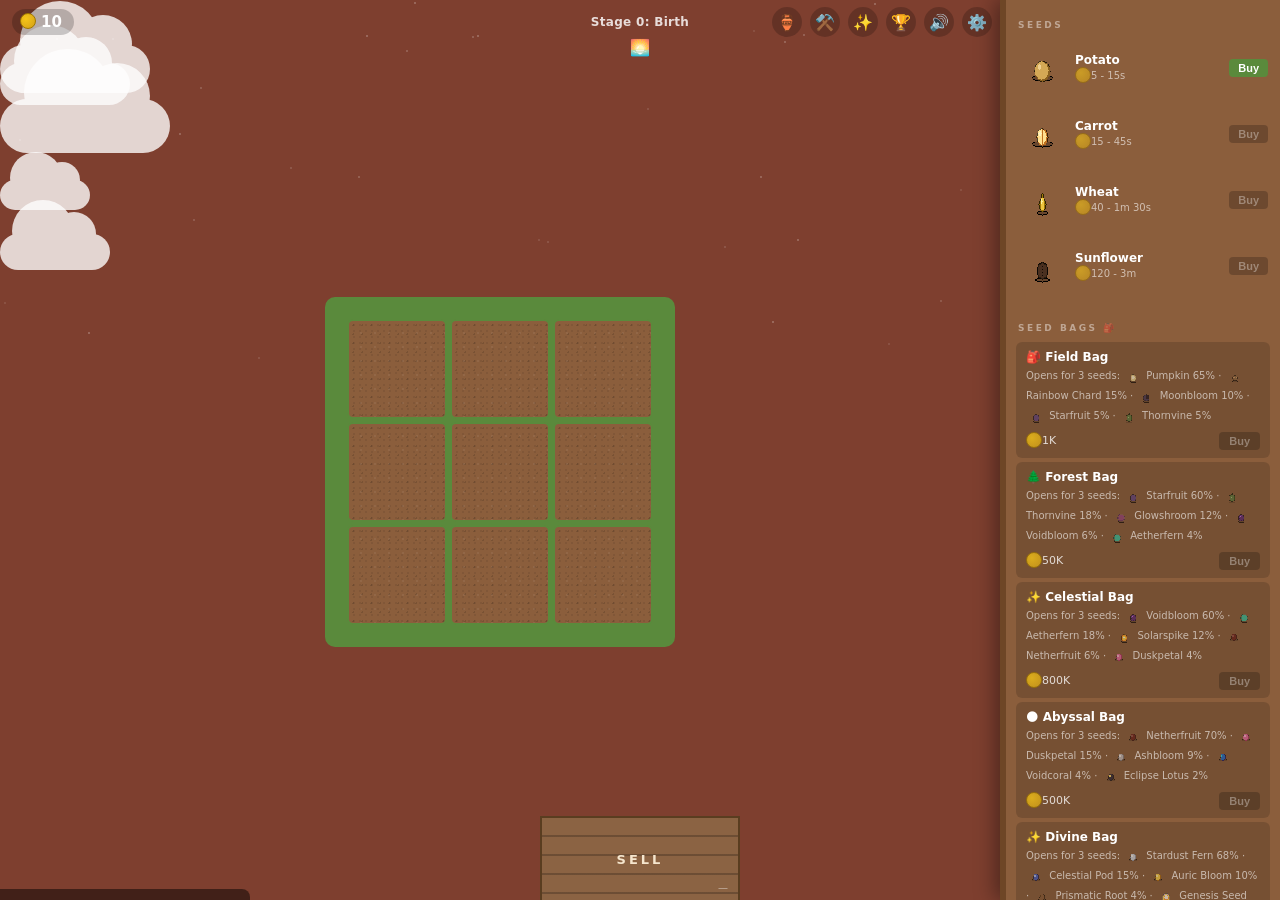
==== index.html @ 2d33ce5f "Mobile touch support" ====
<!DOCTYPE html>
<html lang="en">
<head>
<meta charset="UTF-8">
<meta name="viewport" content="width=device-width, initial-scale=1.0, maximum-scale=1.0, user-scalable=no">
<title>Bliss Farm</title>
<link rel="stylesheet" href="css/base.css">
<link rel="stylesheet" href="css/effects.css">
<link rel="stylesheet" href="css/farm.css">
<link rel="stylesheet" href="css/ui.css">
</head>
<body>

<div id="s4-overlay"></div>
<div id="s5-overlay"></div>
<div id="aurora">
  <div class="aurora-band"></div>
  <div class="aurora-band"></div>
  <div class="aurora-band"></div>
  <div class="aurora-band"></div>
</div>
<div id="clouds">
  <div class="cloud cl1"></div><div class="cloud cl2"></div><div class="cloud cl3"></div>
  <div class="cloud cl4"></div><div class="cloud cl5"></div>
</div>

<div id="topbar">
  <div id="coins"><span class="coin"></span> <span id="coin-count">10</span></div>
  <span id="rep-display" style="display:none;font-size:12px;font-weight:700;color:#f0d080;margin-left:10px;vertical-align:middle"></span>
</div>
<div id="stage-display"></div><span id="tod-icon" style="position:fixed;top:38px;left:50%;transform:translateX(-50%);font-size:16px;pointer-events:none;z-index:10"></span>

<div id="topbar-right">
  <button id="artifacts-btn" class="topbar-btn" title="Artifacts">🏺</button>
  <button id="crafting-btn" class="topbar-btn" title="Crafting">⚒️</button>
  <button id="prestige-btn" class="topbar-btn" title="Prestige">✨</button>
  <button id="ach-btn" class="topbar-btn" title="Achievements">🏆</button>
  <button id="mute-btn" class="topbar-btn" title="Toggle sound">🔊</button>
  <button id="settings-btn" class="topbar-btn" title="Settings">⚙️</button>
</div>
<div id="artifacts-backdrop"></div>
<div id="artifacts-modal">
  <div id="artifacts-modal-header">
    <span>🏺 Artifacts</span>
    <button id="artifacts-close-btn">✕</button>
  </div>
  <div id="artifacts-modal-body"></div>
</div>
<div id="crafting-backdrop"></div>
<div id="crafting-modal">
  <div id="crafting-modal-header">
    <span>⚒️ Crafting</span>
    <button id="crafting-close-btn">✕</button>
  </div>
  <div id="crafting-modal-body">
    <div id="crafting-list"></div>
    <div id="crafting-modal-inv"></div>
  </div>
</div>
<div id="prestige-backdrop"></div>
<div id="prestige-modal">
  <div id="prestige-modal-header">
    <span>✨ Prestige</span>
    <button id="prestige-close-btn">✕</button>
  </div>
  <div id="prestige-modal-body">
    <div id="prestige-section"></div>
  </div>
</div>
<div id="ach-backdrop"></div>
<div id="ach-modal">
  <div id="ach-modal-header">
    <span>🏆 Achievements</span>
    <button id="ach-close-btn">✕</button>
  </div>
  <div id="ach-modal-body">
    <div id="achievements-list"></div>
  </div>
</div>
<div id="settings-backdrop"></div>
<div id="settings-panel">
  <h2>Settings</h2>
  <label style="display:flex;align-items:center;gap:8px;margin-bottom:16px;cursor:pointer;font-size:13px;font-weight:600">
    <input type="checkbox" id="hide-bought-toggle" style="width:15px;height:15px;cursor:pointer">
    Hide purchased upgrades
  </label>
  <label style="display:flex;align-items:center;gap:8px;margin-bottom:16px;cursor:pointer;font-size:13px;font-weight:600">
    <input type="checkbox" id="debug-mode-toggle" style="width:15px;height:15px;cursor:pointer">
    Debug Mode
  </label>
  <button id="reset-btn">Reset Data</button>
</div>

<button id="panel-mobile-toggle" aria-label="Toggle panel">🌾</button>
<div id="panel-mobile-backdrop"></div>

<div id="panel">
  <div id="panel-resize-handle"></div>
  <div id="panel-content">
    <div class="panel-label">Seeds</div>
    <div id="seeds-list"></div>
    <div class="panel-divider"></div>
    <div class="panel-label">Seed Bags 🎒</div>
    <div id="bags-list"></div>
    <div class="panel-divider"></div>
    <div class="panel-label">Items</div>
    <div id="items-list"></div>
    <div class="panel-divider"></div>
    <div class="panel-label">Upgrades</div>
    <div id="upgrades-list"></div>
    <div class="panel-divider"></div>
    <div class="panel-label">Inventory</div>
    <div id="inv-grid"></div>
    <div class="panel-divider"></div>
    <div class="panel-label" id="ascension-label" style="display:none">🌌 Ascension Seeds</div>
    <div id="ascension-section" style="display:none"></div>
  </div>
</div>

<div id="game-area">
  <div id="grass"><div id="farm-grid"></div></div>
</div>

<div id="sell-box">
  <div id="sell-queue-row"></div>
  <div id="sell-center">SELL</div>
  <span id="sell-cd"></span>
</div>

<div id="crank-box">
  <div id="crank-label">⚙️ 1.00x</div>
  <svg id="crank-svg" viewBox="0 0 90 60" width="90" height="60" xmlns="http://www.w3.org/2000/svg">
    <defs>
      <radialGradient id="gearGrad" cx="38%" cy="33%" r="60%"><stop offset="0%" stop-color="#c8885a"/><stop offset="100%" stop-color="#6B4432"/></radialGradient>
      <radialGradient id="knobGrad" cx="35%" cy="30%" r="65%"><stop offset="0%" stop-color="#b07848"/><stop offset="100%" stop-color="#7B4E2A"/></radialGradient>
    </defs>
    <rect x="26" y="4" width="8" height="9" rx="2" fill="#7a4a28" transform="rotate(0   30 30)"/>
    <rect x="26" y="4" width="8" height="9" rx="2" fill="#7a4a28" transform="rotate(45  30 30)"/>
    <rect x="26" y="4" width="8" height="9" rx="2" fill="#7a4a28" transform="rotate(90  30 30)"/>
    <rect x="26" y="4" width="8" height="9" rx="2" fill="#7a4a28" transform="rotate(135 30 30)"/>
    <rect x="26" y="4" width="8" height="9" rx="2" fill="#7a4a28" transform="rotate(180 30 30)"/>
    <rect x="26" y="4" width="8" height="9" rx="2" fill="#7a4a28" transform="rotate(225 30 30)"/>
    <rect x="26" y="4" width="8" height="9" rx="2" fill="#7a4a28" transform="rotate(270 30 30)"/>
    <rect x="26" y="4" width="8" height="9" rx="2" fill="#7a4a28" transform="rotate(315 30 30)"/>
    <circle cx="30" cy="30" r="20" fill="url(#gearGrad)" stroke="#3d2010" stroke-width="2"/>
    <line x1="30" y1="13" x2="30" y2="47" stroke="rgba(0,0,0,.22)" stroke-width="2.5"/>
    <line x1="13" y1="30" x2="47" y2="30" stroke="rgba(0,0,0,.22)" stroke-width="2.5"/>
    <line x1="18" y1="18" x2="42" y2="42" stroke="rgba(0,0,0,.16)" stroke-width="2"/>
    <line x1="42" y1="18" x2="18" y2="42" stroke="rgba(0,0,0,.16)" stroke-width="2"/>
    <circle cx="30" cy="30" r="7" fill="#3d2010" stroke="#5a3d20" stroke-width="1.5"/>
    <circle cx="30" cy="30" r="3" fill="#6B4432"/>
    <rect x="50" y="26" width="22" height="8" rx="4" fill="#8B5E3C" stroke="#3d2010" stroke-width="2"/>
    <circle cx="74" cy="30" r="9" fill="url(#knobGrad)" stroke="#3d2010" stroke-width="2"/>
    <circle cx="71" cy="27" r="3" fill="rgba(255,255,255,.22)"/>
  </svg>
</div>

<div id="well">
  <svg viewBox="0 0 54 58" width="54" height="58" xmlns="http://www.w3.org/2000/svg" style="cursor:pointer">
    <ellipse cx="27" cy="49" rx="22" ry="6" fill="#6a6a6a"/>
    <rect x="5" y="30" width="44" height="19" fill="#888"/>
    <ellipse cx="27" cy="30" rx="22" ry="6" fill="#b8b8b8"/>
    <ellipse id="well-water" cx="27" cy="30" rx="15" ry="4" fill="#3A8FD4" opacity=".9"/>
    <rect x="9"  y="11" width="5" height="23" rx="2" fill="#8B6343" stroke="#5a3d20" stroke-width="1"/>
    <rect x="40" y="11" width="5" height="23" rx="2" fill="#8B6343" stroke="#5a3d20" stroke-width="1"/>
    <rect x="5"  y="8"  width="44" height="5" rx="2" fill="#6B4432"/>
    <polygon points="27,0 3,10 51,10" fill="#8B5E3C"/>
    <polygon points="27,1 4,10 50,10" fill="#7a5030" opacity=".4"/>
  </svg>
  <div id="well-label">💧 Full</div>
</div>

<div id="log-panel"><div id="log-inner"></div></div>
<div id="mode-ind"></div>
<div id="tile-menu"></div>
<div id="ghost"></div>

<script src="js/data.js"></script>
<script src="js/state.js"></script>
<script src="js/save.js"></script>
<script src="js/upgrades.js"></script>
<script src="js/crafting.js"></script>
<script src="js/artifacts.js"></script>
<script src="js/engine.js"></script>
<script src="js/achievements.js"></script>
<script src="js/render/log.js"></script>
<script src="js/events/sellTick.js"></script>
<script src="js/events/crowHawk.js"></script>
<script src="js/events/mole.js"></script>
<script src="js/events/blight.js"></script>
<script src="js/events/fungal.js"></script>
<script src="js/events/weeds.js"></script>
<script src="js/events/stage4.js"></script>
<script src="js/events/stage5.js"></script>
<script src="js/events/index.js"></script>
<script src="js/drag.js"></script>
<script src="js/audio.js"></script>
<script src="js/particles.js"></script>
<script src="js/render/hud.js"></script>
<script src="js/render/farm.js"></script>
<script src="js/render/seeds.js"></script>
<script src="js/render/crafting.js"></script>
<script src="js/render/inventory.js"></script>
<script src="js/render/items.js"></script>
<script src="js/render/upgrades.js"></script>
<script src="js/render/panel.js"></script>
<script src="js/render/artifacts.js"></script>
<script src="js/render/sellbox.js"></script>
<script src="js/render/environment.js"></script>
<script src="js/prestige.js"></script>
<script src="js/debug.js"></script>
<script src="js/main.js"></script>
</body>
</html>
---- css/base.css ----
* { box-sizing: border-box; margin: 0; padding: 0; }

body {
  width: 100vw; height: 100vh;
  overflow: hidden;
  background: #87CEEB;
  font-family: system-ui, sans-serif;
  user-select: none; -webkit-user-select: none;
  touch-action: manipulation;
}

#game-area {
  position: fixed; top: 44px; left: 0; right: 280px; bottom: 0;
  display: flex; align-items: center; justify-content: center;
  z-index: 10;
}

#grass {
  background: #5A8A3C; border-radius: 10px; padding: 22px;
  position: relative; z-index: 2;
}

/* ── Mobile panel toggle button ── */
#panel-mobile-toggle {
  display: none;
  position: fixed; bottom: 0; left: 50%; transform: translateX(-50%);
  z-index: 650;
  background: #8B5E3C; border: 2px solid #5a3d20; border-bottom: none;
  border-radius: 12px 12px 0 0;
  width: 80px; height: 36px;
  align-items: center; justify-content: center;
  cursor: pointer; color: #fff; font-size: 18px;
  touch-action: manipulation;
}

/* ── Mobile backdrop ── */
#panel-mobile-backdrop {
  display: none;
  position: fixed; inset: 0; z-index: 590;
  background: rgba(0,0,0,.4);
}
#panel-mobile-backdrop.mobile-backdrop-visible { display: block; }

/* ══════════════════════════════
   MOBILE LAYOUT (@media ≤ 768px)
   ══════════════════════════════ */
@media (max-width: 768px) {

  #game-area {
    right: 0;
    bottom: 44px; /* above panel toggle */
  }

  #panel-mobile-toggle { display: flex; }

  /* ── Panel becomes a bottom sheet ── */
  #panel {
    position: fixed;
    left: 0; right: 0; bottom: 0; top: auto;
    width: 100% !important;
    height: 72vh;
    max-height: calc(100vh - 60px);
    border-radius: 16px 16px 0 0;
    transform: translateY(100%);
    transition: transform 0.3s cubic-bezier(.32,.72,0,1);
    z-index: 600;
    box-shadow: 0 -8px 32px rgba(0,0,0,.5);
  }

  #panel.mobile-open {
    transform: translateY(0);
  }

  /* Hide the desktop resize handle on mobile */
  #panel-resize-handle { display: none; }

  /* Sell box: sits above the panel toggle */
  #sell-box {
    bottom: 44px;
    left: 50% !important;
    transform: translateX(-50%) !important;
    max-width: 90vw;
  }

  /* Crank box: position above sell box */
  #crank-box { bottom: 44px; }

  /* Well: stays bottom-right, above toggle */
  #well { bottom: 52px; right: 12px; }

  /* Log panel: hidden on mobile by default */
  #log-panel { display: none; }

  /* Top bar right buttons: flush to screen edge since no panel */
  #topbar-right { right: 8px; }
}
---- css/effects.css ----
/* ── CLOUDS ── */
#clouds { position: fixed; inset: 0; pointer-events: none; z-index: 1; overflow: hidden; }
.cloud { position: absolute; background: #fff; border-radius: 60px; opacity: .78; animation: cloudDrift linear infinite; }
.cloud::before, .cloud::after { content: ''; position: absolute; background: #fff; border-radius: 50%; }
.cl1 { width: 130px; height: 42px; top: 7%;  animation-duration: 88s;  animation-delay: -22s; }
.cl1::before { width: 72px; height: 72px; top: -38px; left: 14px; }
.cl1::after  { width: 52px; height: 52px; top: -26px; left: 60px; }
.cl2 { width: 90px;  height: 30px; top: 20%; animation-duration: 130s; animation-delay: -70s; }
.cl2::before { width: 52px; height: 52px; top: -28px; left: 10px; }
.cl2::after  { width: 36px; height: 36px; top: -18px; left: 44px; }
.cl3 { width: 170px; height: 54px; top: 11%; animation-duration: 105s; animation-delay: -45s; }
.cl3::before { width: 88px; height: 88px; top: -50px; left: 24px; }
.cl3::after  { width: 66px; height: 66px; top: -36px; left: 84px; }
.cl4 { width: 110px; height: 36px; top: 26%; animation-duration: 75s;  animation-delay: -58s; }
.cl4::before { width: 62px; height: 62px; top: -34px; left: 12px; }
.cl4::after  { width: 44px; height: 44px; top: -22px; left: 52px; }
.cl5 { width: 150px; height: 48px; top: 5%;  animation-duration: 155s; animation-delay: -105s; }
.cl5::before { width: 80px; height: 80px; top: -44px; left: 20px; }
.cl5::after  { width: 58px; height: 58px; top: -30px; left: 74px; }
@keyframes cloudDrift { from { transform: translateX(-280px); } to { transform: translateX(calc(100vw + 280px)); } }

/* ── WORLD BANNER ── */
.world-banner {
  position: fixed; top: 44px; left: 0; right: var(--pw); z-index: 290;
  pointer-events: none; background: rgba(0,0,0,0.72); color: #fff;
  font-size: 14px; font-weight: 700; text-align: center; padding: 8px 16px;
  animation: bannerFade 4s forwards;
}
@keyframes bannerFade {
  0%   { opacity: 0; transform: translateY(-10px); }
  12%  { opacity: 1; transform: translateY(0); }
  75%  { opacity: 1; }
  100% { opacity: 0; }
}

/* ── HARVEST POP ── */
.harvest-pop {
  position: fixed; pointer-events: none; z-index: 9000;
  animation: harvestPopAnim 150ms ease-out forwards;
}
@keyframes harvestPopAnim {
  0%   { transform: translate(-50%,-50%) scale(1);   opacity: 1; }
  55%  { transform: translate(-50%,-50%) scale(1.4); opacity: 1; }
  100% { transform: translate(-50%,-50%) scale(0);   opacity: 0; }
}

/* ── FLOAT POP ── */
.fpop {
  position: fixed; pointer-events: none; z-index: 9999;
  font-size: 15px; font-weight: 700; color: #FFD700;
  text-shadow: 0 1px 4px rgba(0,0,0,.45);
  animation: floatUp 1.2s ease forwards;
  transform: translateX(-50%); white-space: nowrap;
}
@keyframes floatUp {
  0%   { opacity: 1; transform: translateX(-50%) translateY(0); }
  100% { opacity: 0; transform: translateX(-50%) translateY(-52px); }
}

/* ── CROW ── */
.crow-anim { position: fixed; font-size: 30px; z-index: 9990; pointer-events: none; animation: crowFly 3s linear forwards; left: -60px; }
@keyframes crowFly { from { left: -60px; } to { left: calc(100vw + 60px); } }

/* ── HAWK ── */
.hawk-anim { position: fixed; font-size: 28px; z-index: 9990; pointer-events: none; animation: hawkFly 2s linear forwards; left: -60px; }
@keyframes hawkFly { from { left: -60px; } to { left: calc(100vw + 60px); } }

/* ── LOCUST SWARM ── */
.locust-anim { position: fixed; font-size: 20px; z-index: 9990; pointer-events: none; animation: locustFly 5s linear forwards; left: -40px; }
@keyframes locustFly { from { left: -40px; } to { left: calc(100vw + 40px); } }

/* ── STAGE 4 AMBER OVERLAY ── */
#s4-overlay {
  position: fixed; inset: 0; pointer-events: none; z-index: 2;
  background: rgba(200,120,0,1); opacity: 0; transition: opacity 2s;
}

/* ── STAGE 5 COSMIC OVERLAY ── */
#s5-overlay {
  position: fixed; inset: 0; pointer-events: none; z-index: 3;
  background: linear-gradient(180deg, rgba(50,0,100,.95) 0%, rgba(10,0,50,.90) 100%);
  opacity: 0; transition: opacity 3s;
}

/* ── AURORA ── */
#aurora {
  position: fixed; inset: 0; pointer-events: none; z-index: 4;
  overflow: hidden; opacity: 0; transition: opacity 3s;
}
.aurora-band {
  position: absolute; left: -20%; width: 140%; border-radius: 60%;
  filter: blur(12px);
  animation: auroraDrift 14s ease-in-out infinite alternate;
}
.aurora-band:nth-child(1) { height:55px; background:rgba(0,255,140,.40); top: 6%;  animation-duration:13s; }
.aurora-band:nth-child(2) { height:45px; background:rgba(130,0,255,.35); top:17%;  animation-duration:17s; animation-delay:-6s; }
.aurora-band:nth-child(3) { height:38px; background:rgba(0,210,255,.28); top:27%;  animation-duration:21s; animation-delay:-11s; }
.aurora-band:nth-child(4) { height:30px; background:rgba(255,60,180,.25); top:36%; animation-duration:19s; animation-delay:-4s; }
@keyframes auroraDrift {
  from { transform: translateX(-18%) skewY(-2deg) scaleY(1.0); }
  to   { transform: translateX(18%)  skewY(2deg)  scaleY(1.5); }
}

/* ── ACID RAIN ── */
.acid-rain-cloud {
  position: fixed; top: 0; left: -40%; width: 60%; height: 100%;
  pointer-events: none; z-index: 9985;
  animation: acidRainSweep 4s ease-in-out forwards;
  background: radial-gradient(ellipse at 50% 40%, rgba(40,80,20,.72) 0%, rgba(20,50,10,.38) 55%, transparent 100%);
}
@keyframes acidRainSweep {
  0%   { left: -60%; opacity: 0; }
  15%  { opacity: 1; }
  75%  { opacity: .85; }
  100% { left: 110%; opacity: 0; }
}

/* ── REALITY STORM ── */
.reality-storm-cloud {
  position: fixed; top: 0; left: -10%; width: 120%; height: 100%;
  pointer-events: none; z-index: 9985;
  animation: realityStormSweep 5s ease-in-out forwards;
  background: radial-gradient(ellipse at 50% 40%, rgba(80,0,160,.80) 0%, rgba(40,0,100,.55) 40%, rgba(20,0,60,.30) 70%, transparent 100%);
}
@keyframes realityStormSweep {
  0%   { opacity: 0; transform: scale(0.8); }
  20%  { opacity: 1; transform: scale(1.1); }
  75%  { opacity: .85; transform: scale(1.05); }
  100% { opacity: 0; transform: scale(1.3); }
}
@keyframes stormStarFade {
  0%   { opacity: 1; transform: scale(1) rotate(0deg); }
  100% { opacity: 0; transform: scale(2.5) rotate(180deg); }
}

/* ── COSMIC CROW ── */
.cosmic-crow-anim { position: fixed; font-size: 38px; z-index: 9992; pointer-events: none; animation: cosmicCrowFly 2.2s linear forwards; left: -60px; }
@keyframes cosmicCrowFly { from { left: -60px; } to { left: calc(100vw + 60px); } }

/* ── BLIGHT STORM ── */
.blight-cloud {
  position: fixed; top: 0; left: -40%; width: 60%; height: 100%;
  pointer-events: none; z-index: 9985;
  animation: blightSweep 3s ease-in-out forwards;
  background: radial-gradient(ellipse at 50% 40%, rgba(40,20,60,.72) 0%, rgba(20,10,40,.38) 55%, transparent 100%);
}
@keyframes blightSweep {
  0%   { left: -60%; opacity: 0; }
  15%  { opacity: 1; }
  75%  { opacity: .85; }
  100% { left: 110%; opacity: 0; }
}
---- css/farm.css ----
/* ── GRID ── */
#farm-grid { display: grid; grid-template-columns: repeat(3,100px); gap: 3px; }

/* ── TILE BASE ── */
.tile {
  width: 100px; height: 100px;
  background-color: #8B5E3C;
  background-image:
    radial-gradient(rgba(0,0,0,.13) 1px, transparent 1px),
    radial-gradient(rgba(255,255,255,.06) 1px, transparent 1px),
    radial-gradient(rgba(0,0,0,.07) 1px, transparent 1px);
  background-size: 9px 9px, 14px 14px, 6px 6px;
  background-position: 0 0, 5px 5px, 2px 7px;
  border: 2px solid #5A8A3C; border-radius: 6px;
  position: relative; display: flex; flex-direction: column;
  align-items: center; justify-content: center; cursor: default;
}

/* ── TILE ANIMATIONS ── */
.tile.ready { animation: tileReadyPulse 0.8s ease-in-out infinite; }
.tile.ready .t-icon { animation: cropReadyBounce 0.5s ease-in-out alternate infinite; }
.tile:not(.ready) .t-icon { animation: cropGrowSway 2s ease-in-out alternate infinite; }

@keyframes tileReadyPulse {
  0%,100% { border-color: rgba(90,138,60,0.6); box-shadow: none; }
  50%      { border-color: rgba(127,209,96,1);  box-shadow: 0 0 8px rgba(127,209,96,.5); }
}
@keyframes cropReadyBounce { from { transform: translateY(0); } to { transform: translateY(-6px); } }
@keyframes cropGrowSway    { from { transform: rotate(-3deg); } to { transform: rotate(3deg); } }

/* ── TILE STATES ── */
.tile.drop-hi          { background-color: #a07040; }
.tile.tile-watered     { border-color: #4A9FD4; }
.tile.tile-caged       { box-shadow: inset 0 0 0 2px rgba(160,160,200,.55); }
.tile.tile-drowned     { filter: brightness(0.65); }
.tile.tile-weed        { background-color: #3a6a20; cursor: pointer; }
.tile.tile-weed:hover  { background-color: #4a7a28; }
.tile.tile-thorned     { background-color: #2a5a10; cursor: pointer; }
.tile.tile-thorned:hover { background-color: #3a6a18; }
.tile.tile-mound       { background-color: #6a4428; cursor: pointer; }
.tile.tile-mound:hover { background-color: #7a5438; }
.tile.tile-rot         { background-color: #7a5428; border-color: #8a7040; }
.tile.tile-rotdead     { background-color: #3a2a1a; cursor: default; }
.tile.tile-fungal      { background-color: #4a1e6a; border-color: #9b59d0; }
.tile.tile-fungal.ready { animation: fungalPulse 1.1s ease-in-out infinite; }
.tile.tile-fertilized      { background-color: #6e3d18; }
.tile.tile-ufertilized     { background-color: #4a2e0a; }
.tile.tile-claimed         { background-color: #7a6020; border-color: #f0b030; cursor: pointer; }
.tile.tile-claimed:hover   { background-color: #8a7030; }
.tile.tile-claimed-locked  { background-color: #4a3810; border-color: #7a6020; cursor: default; }
.tile.tile-diseased        { border-color: #80c040; }
.tile.tile-rift            { background-color: #180030; border-color: #8800ff; cursor: pointer; animation: riftGlow 1.5s ease-in-out infinite; }
.tile.tile-rift:hover      { background-color: #220040; }
@keyframes riftGlow {
  0%,100% { border-color: #8800ff; box-shadow: none; }
  50%      { border-color: #cc44ff; box-shadow: 0 0 12px rgba(140,0,255,.6); }
}

@keyframes fungalPulse {
  0%,100% { border-color: #9b59d0; box-shadow: none; }
  50%      { border-color: #d080ff; box-shadow: 0 0 8px rgba(180,80,255,.5); }
}

/* ── TILE INNER ELEMENTS ── */
.tile .t-icon        { display: flex; align-items: center; justify-content: center; pointer-events: none; }
.tile .t-timer       { font-size: 11px; color: rgba(255,255,255,.85); font-weight: 700; margin-top: 3px; pointer-events: none; }
.tile .t-xbtn        { position: absolute; top: -13px; left: 50%; transform: translateX(-50%); width: 22px; height: 22px; background: rgba(180,35,35,.9); color: #fff; border-radius: 50%; font-size: 12px; display: flex; align-items: center; justify-content: center; cursor: pointer; z-index: 10; }
.tile .t-cage-rm     { position: absolute; top: -13px; right: 2px; width: 22px; height: 22px; background: rgba(30,60,140,.9); color: #fff; border-radius: 50%; font-size: 11px; display: flex; align-items: center; justify-content: center; cursor: pointer; z-index: 10; }
.tile .t-cage-icon   { position: absolute; bottom: 2px; right: 3px; font-size: 12px; opacity: .7; pointer-events: none; }
.tile .t-water-icon  { position: absolute; bottom: 2px; left: 3px; font-size: 12px; opacity: .7; pointer-events: none; }
.tile .t-drown-icon  { position: absolute; bottom: 2px; left: 3px; font-size: 12px; pointer-events: none; }
.tile .t-fert-icon   { position: absolute; top: 2px; right: 3px; font-size: 11px; opacity: .85; pointer-events: none; }
.tile .t-ufert-icon  { position: absolute; top: 2px; right: 3px; font-size: 11px; opacity: .85; pointer-events: none; }
.tile .t-fungal-icon { position: absolute; top: 2px; left: 2px; font-size: 13px; opacity: .9; pointer-events: none; }
.tile .t-weed-icon   { font-size: 36px; line-height: 1; pointer-events: none; }
.tile .t-weed-count  { font-size: 11px; color: rgba(255,255,255,.85); font-weight: 700; margin-top: 3px; pointer-events: none; }
.tile .t-thorned-icon  { font-size: 30px; line-height: 1; pointer-events: none; }
.tile .t-thorned-count { font-size: 11px; color: rgba(255,255,255,.85); font-weight: 700; margin-top: 3px; pointer-events: none; }
.tile .t-mound-icon  { font-size: 30px; line-height: 1; pointer-events: none; }
.tile .t-mound-timer { font-size: 11px; color: rgba(255,255,255,.85); font-weight: 700; margin-top: 3px; pointer-events: none; }
.tile .t-rot-icon    { position: absolute; top: 2px; left: 2px; font-size: 16px; pointer-events: none; }
.tile .t-rot-timer   { position: absolute; bottom: 2px; left: 3px; font-size: 9px; color: rgba(255,200,60,.9); font-weight: 700; pointer-events: none; }
.tile .t-rotdead-icon    { font-size: 28px; line-height: 1; pointer-events: none; }
.tile .t-rotdead-timer   { font-size: 11px; color: rgba(255,255,255,.85); font-weight: 700; margin-top: 3px; pointer-events: none; }
.tile .t-claimed-icon    { font-size: 28px; line-height: 1; pointer-events: none; }
.tile .t-claimed-timer   { font-size: 11px; color: rgba(255,200,80,.9); font-weight: 700; margin-top: 3px; pointer-events: none; }
.tile .t-diseased-icon   { position: absolute; bottom: 2px; right: 3px; font-size: 13px; opacity: .9; pointer-events: none; }
.tile .t-rift-icon       { font-size: 38px; line-height: 1; pointer-events: none; animation: riftSpin 2.5s linear infinite; }
.tile .t-rift-count      { font-size: 11px; color: rgba(190,120,255,.95); font-weight: 700; margin-top: 3px; pointer-events: none; }
@keyframes riftSpin      { from { transform: rotate(0deg); } to { transform: rotate(360deg); } }
.tile-rift-hit::after    { content:''; position:absolute; inset:0; background:rgba(140,0,255,.45); border-radius:4px; animation:weedFlashAnim 80ms ease-out forwards; pointer-events:none; }

/* ── WEED HIT FLASH ── */
.tile-weed-hit::after {
  content: ''; position: absolute; inset: 0;
  background: rgba(255,255,255,.75); border-radius: 4px;
  animation: weedFlashAnim 80ms ease-out forwards; pointer-events: none;
}
@keyframes weedFlashAnim { from { opacity: 1; } to { opacity: 0; } }

/* ── LOOSE CROP ── */
.loose-crop {
  position: fixed; cursor: grab; z-index: 50;
  transform: translate(-50%,-50%); pointer-events: all;
  filter: drop-shadow(0 2px 4px rgba(0,0,0,.3));
  display: flex; align-items: center; justify-content: center;
}
.loose-crop:active { cursor: grabbing; }

@keyframes looseLandAnim {
  0%   { transform: scale(0.5); }
  65%  { transform: scale(1.15); }
  100% { transform: scale(1); }
}
.loose-land { animation: looseLandAnim 200ms ease-out forwards; }

/* ── SELL BOX BOUNCE ── */
@keyframes sellBoxBounce {
  0%   { transform: translateX(-50%) scale(1); }
  40%  { transform: translateX(-50%) scale(1.06); }
  100% { transform: translateX(-50%) scale(1); }
}
.sell-bounce { animation: sellBoxBounce 100ms ease-out; }

/* ── TILE CONTEXT MENU ── */
#tile-menu {
  position: fixed; z-index: 500; background: #5e3018;
  border: 2px solid #3d2010; border-radius: 6px;
  padding: 5px; display: none; min-width: 148px;
}
.tmenu-btn {
  display: block; width: 100%; background: rgba(0,0,0,.18);
  border: none; border-radius: 4px; color: #f5e6ce;
  font-size: 11px; font-weight: 700; padding: 6px 10px;
  cursor: pointer; text-align: left; white-space: nowrap; margin-bottom: 3px;
}
.tmenu-btn:last-child { margin-bottom: 0; }
.tmenu-btn:hover { background: rgba(0,0,0,.35); }
---- css/ui.css ----
/* ── TOP BAR ── */
#topbar {
  position: fixed; top: 0; left: 0; right: 0; height: 44px; z-index: 300;
  display: flex; align-items: center; padding: 0 12px; pointer-events: none;
}
#coins {
  display: flex; align-items: center; gap: 5px;
  background: rgba(0,0,0,.2); border-radius: 20px;
  padding: 4px 12px 4px 8px; color: #fff; font-size: 15px; font-weight: 700;
  pointer-events: all;
}
#stage-display {
  position: fixed; top: 0; left: 0; right: 0; height: 44px; z-index: 300;
  display: flex; align-items: center; justify-content: center;
  color: rgba(255,255,255,.82); font-size: 12px; font-weight: 600;
  letter-spacing: .3px; pointer-events: none; white-space: nowrap;
}

/* ── RIGHT PANEL ── */
#panel {
  position: fixed; right: 0; top: 0; bottom: 0; width: 280px;
  background: #8B5E3C; z-index: 500;
  display: flex; flex-direction: row;
  box-shadow: -4px 0 20px rgba(0,0,0,.4);
}
#panel.resizing { transition: none !important; }
#panel.drop-hi  { background: #7a5030; }
#panel-resize-handle {
  width: 6px; min-width: 6px; background: #6e4626;
  cursor: ew-resize; flex-shrink: 0; z-index: 1;
}
#panel-resize-handle:hover { background: #623e20; }
#panel-content {
  flex: 1; overflow-y: auto; overflow-x: hidden;
  display: flex; flex-direction: column; min-width: 0; padding-top: 8px;
}
.panel-label {
  color: rgba(255,255,255,.45); font-size: 9px; font-weight: 700;
  letter-spacing: 2.5px; text-transform: uppercase; padding: 12px 12px 5px;
}
.panel-divider { height: 1px; background: rgba(255,255,255,.1); margin: 10px 0 2px; }

/* ── UPGRADE / ITEM CARDS ── */
.upgrade-card { margin: 4px 10px; background: rgba(0,0,0,.15); border-radius: 6px; padding: 8px 10px; color: #fff; }
.upgrade-card.bought { opacity: .45; }
.ug-name  { font-size: 12px; font-weight: 700; margin-bottom: 2px; white-space: nowrap; overflow: hidden; text-overflow: ellipsis; }
.ug-desc  { font-size: 10px; opacity: .6; margin-bottom: 6px; line-height: 1.35; }
.ug-bottom { display: flex; align-items: center; justify-content: space-between; gap: 6px; }
.ug-cost  { font-size: 11px; opacity: .8; }
.ug-btn   { background: #5A8A3C; color: #fff; border: none; border-radius: 4px; padding: 3px 10px; font-size: 11px; font-weight: 700; cursor: pointer; white-space: nowrap; }
.ug-btn:hover:not(:disabled) { background: #4a7a2c; }
.ug-btn:disabled { background: rgba(0,0,0,.22); color: rgba(255,255,255,.35); cursor: default; }
.ug-btn.active   { background: #3a6aac; }

/* ── SEED ROWS ── */
.seed-row { display: flex; align-items: center; gap: 9px; padding: 9px 12px; color: #fff; }
.seed-row:hover { background: rgba(0,0,0,.12); }
.seed-row .sr-icon { width: 48px; height: 48px; display: flex; align-items: center; justify-content: center; flex-shrink: 0; }
.seed-row .sr-info { display: flex; flex-direction: column; flex: 1; min-width: 0; }
.seed-row .sr-name { font-size: 12px; font-weight: 700; }
.seed-row .sr-meta { font-size: 10px; opacity: .6; margin-top: 1px; }
.seed-buy-btn { background: #5A8A3C; color: #fff; border: none; border-radius: 4px; padding: 3px 9px; font-size: 11px; font-weight: 700; cursor: pointer; white-space: nowrap; flex-shrink: 0; }
.seed-buy-btn:hover:not(:disabled) { background: #4a7a2c; }
.seed-buy-btn:disabled { background: rgba(0,0,0,.22); color: rgba(255,255,255,.35); cursor: default; }

/* ── INVENTORY ── */
#inv-grid { display: flex; flex-wrap: wrap; gap: 8px; padding: 8px 12px 14px; }
.inv-icon { position: relative; width: 42px; height: 42px; background: rgba(0,0,0,.2); border-radius: 8px; display: flex; align-items: center; justify-content: center; cursor: grab; }
.inv-icon:active { cursor: grabbing; }
.inv-badge { position: absolute; top: -5px; right: -5px; background: #b03020; color: #fff; font-size: 9px; font-weight: 700; border-radius: 10px; padding: 1px 4px; min-width: 15px; text-align: center; line-height: 13px; pointer-events: none; }
.inv-icon::after { content: attr(data-name); position: absolute; bottom: calc(100% + 6px); left: 50%; transform: translateX(-50%); background: rgba(0,0,0,.8); color: #fff; font-size: 11px; padding: 3px 8px; border-radius: 4px; white-space: nowrap; pointer-events: none; opacity: 0; transition: opacity .15s; z-index: 999; }
.inv-icon:hover::after { opacity: 1; }
#inv-empty { color: rgba(255,255,255,.28); font-size: 11px; font-style: italic; padding: 6px 12px; }

/* ── SEED INVENTORY SLOTS ── */
.inv-seed-slot { display: flex; flex-direction: column; align-items: center; gap: 3px; }
.inv-seed-icon { position: relative; width: 42px; height: 42px; background: rgba(0,0,0,.2); border-radius: 8px; display: flex; align-items: center; justify-content: center; cursor: grab; border: 1px solid rgba(255,255,255,.1); }
.inv-seed-icon:active { cursor: grabbing; }
.inv-seed-icon::after { content: attr(data-name); position: absolute; bottom: calc(100% + 6px); left: 50%; transform: translateX(-50%); background: rgba(0,0,0,.8); color: #fff; font-size: 11px; padding: 3px 8px; border-radius: 4px; white-space: nowrap; pointer-events: none; opacity: 0; transition: opacity .15s; z-index: 999; }
.inv-seed-icon:hover::after { opacity: 1; }
.inv-seed-sell { background: #5A6A2C; color: #fff; border: none; border-radius: 4px; padding: 2px 5px; font-size: 9px; font-weight: 700; cursor: pointer; white-space: nowrap; width: 42px; text-align: center; }
.inv-seed-sell:hover { background: #4a5a1c; }

/* ── BAG INVENTORY SLOTS ── */
.inv-bag-slot { display: flex; flex-direction: column; align-items: center; gap: 3px; }
.inv-bag-icon { position: relative; width: 42px; height: 42px; background: rgba(80,50,20,.4); border-radius: 8px; display: flex; align-items: center; justify-content: center; font-size: 22px; cursor: pointer; border: 1px solid rgba(255,200,100,.25); }
.inv-bag-icon::after { content: attr(data-name); position: absolute; bottom: calc(100% + 6px); left: 50%; transform: translateX(-50%); background: rgba(0,0,0,.8); color: #fff; font-size: 11px; padding: 3px 8px; border-radius: 4px; white-space: nowrap; pointer-events: none; opacity: 0; transition: opacity .15s; z-index: 999; }
.inv-bag-icon:hover::after { opacity: 1; }
.inv-bag-open { background: #8B6020; color: #fff; border: none; border-radius: 4px; padding: 2px 5px; font-size: 9px; font-weight: 700; cursor: pointer; white-space: nowrap; width: 42px; text-align: center; }
.inv-bag-open:hover { background: #7a5010; }

/* ── SELL BOX ── */
#sell-box {
  position: fixed; bottom: 0;
  left: 50vw; transform: translateX(-50%);
  z-index: 250; min-width: 200px; height: 84px;
  background-color: #8B6343;
  background-image: repeating-linear-gradient(to bottom, transparent 0, transparent 17px, rgba(0,0,0,.22) 17px, rgba(0,0,0,.22) 19px);
  border: 2px solid #5a3d20; border-bottom: none;
  display: flex; align-items: center; justify-content: center;
}
#sell-box.drop-hi { background-color: #a07848; }
#sell-box.iron {
  background-color: #3a424e;
  background-image:
    radial-gradient(circle at 8px 8px, #4a5460 5px, transparent 6px),
    radial-gradient(circle at calc(100% - 8px) 8px, #4a5460 5px, transparent 6px),
    radial-gradient(circle at 8px calc(100% - 8px), #4a5460 5px, transparent 6px),
    radial-gradient(circle at calc(100% - 8px) calc(100% - 8px), #4a5460 5px, transparent 6px),
    repeating-linear-gradient(to bottom, transparent 0, transparent 17px, rgba(0,0,0,.3) 17px, rgba(0,0,0,.3) 19px);
  border-color: #252c38;
}
#sell-box.iron #sell-center { color: #a8bcc8; text-shadow: 0 1px 3px rgba(0,0,0,.6); }
#sell-box.steel {
  background-color: #2e3a4a;
  background-image:
    repeating-linear-gradient(to bottom, transparent 0, transparent 17px, rgba(0,0,0,.3) 17px, rgba(0,0,0,.3) 19px),
    radial-gradient(circle at 30% 30%, rgba(100,130,160,.15) 0, transparent 70%);
  border-color: #1a2530;
}
#sell-box.steel #sell-center { color: #8ab8d0; text-shadow: 0 1px 3px rgba(0,0,0,.6); }
#sell-box.titanium {
  background-color: #2a3060;
  background-image:
    repeating-linear-gradient(to bottom, transparent 0, transparent 17px, rgba(0,0,0,.25) 17px, rgba(0,0,0,.25) 19px),
    linear-gradient(135deg, rgba(80,100,180,.15) 0, transparent 50%, rgba(80,100,180,.1) 100%);
  border-color: #1a2050;
}
#sell-box.titanium #sell-center { color: #7ab0f0; text-shadow: 0 1px 4px rgba(50,80,200,.5); }
#sell-box.diamond {
  background-color: #1a2850;
  background-image:
    repeating-linear-gradient(to bottom, transparent 0, transparent 17px, rgba(0,0,0,.2) 17px, rgba(0,0,0,.2) 19px),
    radial-gradient(circle at 50% 50%, rgba(80,160,255,.12) 0, transparent 70%);
  border-color: #0a30a0; box-shadow: 0 0 18px rgba(80,160,255,.25);
}
#sell-box.diamond #sell-center { color: #60c8ff; text-shadow: 0 0 8px rgba(80,160,255,.7); }
#sell-center {
  position: absolute; top: 50%; left: 50%; transform: translate(-50%,-50%);
  font-size: 13px; font-weight: 700; letter-spacing: 3px; text-transform: uppercase;
  color: #f5e6ce; white-space: nowrap; pointer-events: none;
}
#sell-queue-row {
  position: absolute; top: 6px; left: 50%; transform: translateX(-50%);
  display: flex; gap: 2px; align-items: center;
  max-width: 92%; flex-wrap: nowrap; overflow: hidden;
}
.sq-icon { cursor: grab; display: flex; align-items: center; justify-content: center; }
.sq-icon:active { cursor: grabbing; }
#sell-cd { position: absolute; bottom: 7px; right: 10px; font-size: 10px; color: rgba(255,255,255,.5); pointer-events: none; }

/* ── CRANK ── */
#crank-box { position: fixed; bottom: 0; height: 84px; z-index: 250; display: none; flex-direction: column; align-items: center; justify-content: center; gap: 3px; padding: 0 6px; }
#crank-label { font-size: 12px; font-weight: 700; color: #f5e6ce; text-shadow: 0 1px 3px rgba(0,0,0,.5); white-space: nowrap; }
#crank-svg { cursor: pointer; display: block; filter: drop-shadow(0 3px 6px rgba(0,0,0,.4)); transform-origin: 30px 30px; transition: filter .1s; }
#crank-svg:hover  { filter: drop-shadow(0 3px 8px rgba(0,0,0,.55)) brightness(1.12); }
#crank-svg:active { filter: drop-shadow(0 1px 3px rgba(0,0,0,.35)) brightness(.88); }
#crank-box.iron     #crank-svg        { filter: drop-shadow(0 3px 7px rgba(0,0,0,.55)) grayscale(.9) brightness(.72); }
#crank-box.iron     #crank-svg:hover  { filter: drop-shadow(0 3px 9px rgba(0,0,0,.65)) grayscale(.9) brightness(.88); }
#crank-box.iron     #crank-svg:active { filter: drop-shadow(0 1px 3px rgba(0,0,0,.4)) grayscale(.9) brightness(.55); }
#crank-box.iron     #crank-label      { color: #b0bcc8; }
#crank-box.steel    #crank-svg        { filter: drop-shadow(0 3px 7px rgba(0,0,0,.65)) grayscale(.8) brightness(.55); }
#crank-box.steel    #crank-svg:hover  { filter: drop-shadow(0 3px 9px rgba(0,0,0,.7)) grayscale(.8) brightness(.7); }
#crank-box.steel    #crank-svg:active { filter: drop-shadow(0 1px 3px rgba(0,0,0,.5)) grayscale(.8) brightness(.4); }
#crank-box.steel    #crank-label      { color: #8a9aaa; }
#crank-box.titanium #crank-svg        { filter: drop-shadow(0 3px 9px rgba(70,100,200,.45)) hue-rotate(200deg) saturate(1.3) brightness(.75); }
#crank-box.titanium #crank-svg:hover  { filter: drop-shadow(0 3px 11px rgba(70,100,200,.6)) hue-rotate(200deg) saturate(1.5) brightness(.9); }
#crank-box.titanium #crank-svg:active { filter: drop-shadow(0 1px 4px rgba(70,100,200,.3)) hue-rotate(200deg) saturate(1.2) brightness(.6); }
#crank-box.titanium #crank-label      { color: #90b0d8; }
#crank-box.diamond  #crank-svg        { filter: drop-shadow(0 4px 14px rgba(80,160,255,.65)) hue-rotate(210deg) saturate(2.2) brightness(1.15); }
#crank-box.diamond  #crank-svg:hover  { filter: drop-shadow(0 4px 18px rgba(80,160,255,.85)) hue-rotate(210deg) saturate(2.5) brightness(1.3); }
#crank-box.diamond  #crank-svg:active { filter: drop-shadow(0 2px 6px rgba(80,160,255,.4)) hue-rotate(210deg) saturate(2) brightness(.9); }
#crank-box.diamond  #crank-label      { color: #70c0ff; }

/* ── WELL ── */
#well { position: fixed; bottom: 20px; right: 20px; z-index: 240; display: none; flex-direction: column; align-items: center; gap: 4px; }
#well:hover { filter: brightness(1.1); }
#well.well-active svg { filter: drop-shadow(0 0 6px #4ab8ff); }
#well-label { font-size: 11px; font-weight: 700; color: #6cf; text-shadow: 0 1px 3px rgba(0,0,0,.5); white-space: nowrap; }

/* ── LOG PANEL ── */
#log-panel { position: fixed; bottom: 0; left: 0; width: 250px; max-height: 164px; background: rgba(0,0,0,.48); border-radius: 0 8px 0 0; z-index: 190; display: flex; flex-direction: column; overflow: hidden; }
#log-inner { overflow-y: auto; flex: 1; padding: 5px 8px 6px; display: flex; flex-direction: column; gap: 1px; }
#log-inner::-webkit-scrollbar { width: 3px; }
#log-inner::-webkit-scrollbar-thumb { background: rgba(255,255,255,.2); border-radius: 3px; }
.log-line { font-size: 10.5px; color: rgba(255,255,255,.82); line-height: 1.45; }

/* ── MODE INDICATOR ── */
#mode-ind { position: fixed; bottom: 172px; left: 8px; background: rgba(0,0,0,.65); color: #fff; font-size: 11px; padding: 4px 9px; border-radius: 5px; display: none; z-index: 270; pointer-events: none; }

/* ── TOP-BAR RIGHT BUTTONS ── */
#topbar-right {
  position: fixed; top: 7px; right: 288px; z-index: 310;
  display: flex; align-items: center; gap: 8px;
  pointer-events: all;
}
.topbar-btn {
  width: 30px; height: 30px;
  background: rgba(0,0,0,.2); border: none; border-radius: 50%;
  color: #fff; font-size: 16px; cursor: pointer;
  display: flex; align-items: center; justify-content: center;
  transition: background .15s;
}
.topbar-btn:hover { background: rgba(0,0,0,.38); }

/* ── SETTINGS ── */
#settings-backdrop { position: fixed; inset: 0; z-index: 950; background: rgba(0,0,0,.55); display: none; }
#settings-panel { position: fixed; top: 50%; left: 50%; transform: translate(-50%,-50%); z-index: 951; background: #6B4432; border: 2px solid #3d2010; border-radius: 10px; padding: 22px 26px 20px; min-width: 220px; color: #fff; display: none; }
#settings-panel h2 { font-size: 15px; font-weight: 700; margin-bottom: 18px; letter-spacing: .5px; }
#reset-btn { width: 100%; background: #b03020; color: #fff; border: none; border-radius: 6px; padding: 9px 0; font-size: 13px; font-weight: 700; cursor: pointer; }
#reset-btn:hover { background: #922010; }

/* ── COIN ── */
.coin { display: inline-block; width: 16px; height: 16px; background: radial-gradient(circle at 35% 35%, #F5C518, #D4A017); border: 1.5px solid #A07800; border-radius: 50%; vertical-align: middle; flex-shrink: 0; position: relative; top: -1px; }

/* ── GHOST ── */
#ghost { position: fixed; pointer-events: none; z-index: 9999; transform: translate(-50%,-50%); display: none; }

/* ── ACHIEVEMENT CARDS ── */
.ach-summary { font-size: 11px; color: rgba(255,255,255,.55); padding: 4px 0 8px; text-align: center; }
.ach-tier-section { margin-bottom: 6px; }
.ach-tier-header { font-size: 12px; font-weight: 700; color: rgba(255,255,255,.8); padding: 5px 4px; cursor: pointer; user-select: none; border-radius: 4px; }
.ach-tier-header:hover { background: rgba(255,255,255,.06); }
.ach-tier-count { font-size: 11px; font-weight: 400; color: rgba(255,255,255,.5); }
.ach-tier-body { display: flex; flex-direction: column; gap: 4px; padding-bottom: 4px; }
.ach-tier-body.ach-tier-collapsed { display: none; }
.ach-card { background: rgba(0,0,0,.22); border-radius: 6px; padding: 7px 9px; border: 1px solid rgba(255,255,255,.08); transition: opacity .2s; }
.ach-card.ach-locked { opacity: 0.38; }
.ach-card.ach-unlocked { border-color: rgba(255,220,80,.25); background: rgba(0,0,0,.28); }
.ach-stars { font-size: 11px; margin-bottom: 2px; }
.ach-name { font-size: 12px; font-weight: 700; color: #fff; }
.ach-desc { font-size: 10.5px; color: rgba(255,255,255,.6); margin-top: 2px; }
.ach-date { font-size: 10px; color: rgba(255,220,80,.65); margin-top: 3px; }

/* ── PRESTIGE MODAL ── */
#prestige-backdrop { position: fixed; inset: 0; z-index: 950; background: rgba(0,0,0,.55); display: none; }
#prestige-modal { position: fixed; top: 50%; left: 50%; transform: translate(-50%,-50%); z-index: 951; background: #6B4432; border: 2px solid #3d2010; border-radius: 10px; width: 420px; max-width: 92vw; max-height: 82vh; display: none; flex-direction: column; color: #fff; overflow: hidden; }
#prestige-modal-header { display: flex; align-items: center; justify-content: space-between; padding: 14px 18px 13px; font-size: 15px; font-weight: 700; letter-spacing: .4px; background: rgba(0,0,0,.18); border-bottom: 1px solid rgba(0,0,0,.3); flex-shrink: 0; }
#prestige-close-btn { background: none; border: none; color: #bbb; cursor: pointer; font-size: 16px; padding: 0; line-height: 1; }
#prestige-close-btn:hover { color: #fff; }
#prestige-modal-body { overflow-y: auto; padding: 8px 6px 18px; flex: 1; }
#prestige-modal-body::-webkit-scrollbar { width: 5px; }
#prestige-modal-body::-webkit-scrollbar-thumb { background: rgba(0,0,0,.3); border-radius: 3px; }

/* ── ACHIEVEMENT TOAST ── */
.ach-toast { position: fixed; bottom: 24px; right: 24px; z-index: 9000; background: #3a2510; border: 1.5px solid rgba(255,220,80,.4); border-radius: 10px; padding: 10px 16px; display: flex; align-items: center; gap: 10px; max-width: 280px; pointer-events: none; opacity: 0; transform: translateX(60px); }
.ach-toast.ach-toast-in { animation: achToastIn .35s forwards; }
.ach-toast.ach-toast-out { animation: achToastOut .3s forwards; }
.ach-toast-stars { font-size: 18px; flex-shrink: 0; }
.ach-toast-body { display: flex; flex-direction: column; gap: 2px; }
.ach-toast-label { font-size: 9.5px; font-weight: 700; color: rgba(255,220,80,.75); text-transform: uppercase; letter-spacing: .6px; }
.ach-toast-name { font-size: 13px; font-weight: 700; color: #fff; }
@keyframes achToastIn  { from { opacity: 0; transform: translateX(60px); } to { opacity: 1; transform: translateX(0); } }
@keyframes achToastOut { from { opacity: 1; transform: translateX(0); } to { opacity: 0; transform: translateX(60px); } }

/* ── ARTIFACTS MODAL ── */
#artifacts-backdrop { position: fixed; inset: 0; z-index: 950; background: rgba(0,0,0,.55); display: none; }
#artifacts-modal { position: fixed; top: 50%; left: 50%; transform: translate(-50%,-50%); z-index: 951; background: #6B4432; border: 2px solid #3d2010; border-radius: 10px; width: 520px; max-width: 94vw; max-height: 85vh; display: none; flex-direction: column; color: #fff; overflow: hidden; }
#artifacts-modal-header { display: flex; align-items: center; justify-content: space-between; padding: 14px 18px 13px; font-size: 15px; font-weight: 700; letter-spacing: .4px; background: rgba(0,0,0,.18); border-bottom: 1px solid rgba(0,0,0,.3); flex-shrink: 0; }
#artifacts-close-btn { background: none; border: none; color: #bbb; cursor: pointer; font-size: 16px; padding: 0; line-height: 1; }
#artifacts-close-btn:hover { color: #fff; }
#artifacts-modal-body { overflow-y: auto; flex: 1; }
#artifacts-modal-body::-webkit-scrollbar { width: 5px; }
#artifacts-modal-body::-webkit-scrollbar-thumb { background: rgba(0,0,0,.3); border-radius: 3px; }

/* ── CRAFTING MODAL ── */
#crafting-backdrop { position: fixed; inset: 0; z-index: 950; background: rgba(0,0,0,.55); display: none; }
#crafting-modal { position: fixed; top: 50%; left: 50%; transform: translate(-50%,-50%); z-index: 951; background: #6B4432; border: 2px solid #3d2010; border-radius: 10px; width: 420px; max-width: 92vw; max-height: 82vh; display: none; flex-direction: column; color: #fff; overflow: hidden; }
#crafting-modal-header { display: flex; align-items: center; justify-content: space-between; padding: 14px 18px 13px; font-size: 15px; font-weight: 700; letter-spacing: .4px; background: rgba(0,0,0,.18); border-bottom: 1px solid rgba(0,0,0,.3); flex-shrink: 0; }
#crafting-close-btn { background: none; border: none; color: #bbb; cursor: pointer; font-size: 16px; padding: 0; line-height: 1; }
#crafting-close-btn:hover { color: #fff; }
#crafting-modal-body { overflow-y: auto; padding: 8px 6px 18px; flex: 1; }
#crafting-modal-body::-webkit-scrollbar { width: 5px; }
#crafting-modal-body::-webkit-scrollbar-thumb { background: rgba(0,0,0,.3); border-radius: 3px; }
#crafting-modal-inv { display: flex; flex-wrap: wrap; gap: 8px; padding: 4px 10px 8px; }

/* ── ACHIEVEMENTS BUTTON & MODAL ── */
#ach-backdrop { position: fixed; inset: 0; z-index: 950; background: rgba(0,0,0,.55); display: none; }
#ach-modal { position: fixed; top: 50%; left: 50%; transform: translate(-50%,-50%); z-index: 951; background: #6B4432; border: 2px solid #3d2010; border-radius: 10px; width: 420px; max-width: 92vw; max-height: 82vh; display: none; flex-direction: column; color: #fff; overflow: hidden; }
#ach-modal-header { display: flex; align-items: center; justify-content: space-between; padding: 14px 18px 13px; font-size: 15px; font-weight: 700; letter-spacing: .4px; background: rgba(0,0,0,.18); border-bottom: 1px solid rgba(0,0,0,.3); flex-shrink: 0; }
#ach-close-btn { background: none; border: none; color: #bbb; cursor: pointer; font-size: 16px; padding: 0; line-height: 1; }
#ach-close-btn:hover { color: #fff; }
#ach-modal-body { overflow-y: auto; padding: 12px 16px 18px; flex: 1; }
#ach-modal-body::-webkit-scrollbar { width: 5px; }
#ach-modal-body::-webkit-scrollbar-thumb { background: rgba(0,0,0,.3); border-radius: 3px; }

/* ══════════════════════════════
   TOUCH / MOBILE UI
   ══════════════════════════════ */

/* Prevent double-tap zoom on interactive game elements */
.tile, .topbar-btn, .ug-btn, .seed-buy-btn, .inv-icon,
.inv-seed-icon, .inv-bag-icon, #sell-box, #crank-svg, #well {
  touch-action: manipulation;
}

/* Minimum 44×44px tap targets on mobile */
@media (max-width: 768px) {

  /* Top bar buttons */
  .topbar-btn {
    width: 44px; height: 44px; font-size: 18px;
  }

  /* Inventory draggable icons */
  .inv-icon       { width: 48px; height: 48px; }
  .inv-seed-icon  { width: 48px; height: 48px; }
  .inv-bag-icon   { width: 48px; height: 48px; font-size: 26px; }

  /* Buy / action buttons */
  .ug-btn, .seed-buy-btn, .inv-seed-sell, .inv-bag-open {
    min-height: 36px; padding: 6px 12px; font-size: 12px;
  }

  /* Seed rows: more padding for tap comfort */
  .seed-row { padding: 12px; }

  /* Upgrade cards: slightly larger for touch */
  .upgrade-card { margin: 5px 10px; padding: 10px 12px; }

  /* Close buttons in modals */
  #artifacts-close-btn,
  #crafting-close-btn,
  #ach-close-btn,
  #prestige-close-btn {
    width: 36px; height: 36px;
    display: flex; align-items: center; justify-content: center;
    font-size: 20px;
  }

  /* Sell box: larger for touch */
  #sell-box { min-width: 44px; height: 80px; }

  /* Make modals full-width on mobile */
  #artifacts-modal,
  #crafting-modal,
  #ach-modal,
  #prestige-modal {
    width: 96vw !important;
    max-width: 96vw !important;
    max-height: 82vh;
  }

  /* Crank: slightly larger touch area */
  #crank-svg { width: 72px; height: 72px; }

  /* Panel content: larger text/buttons for touch */
  .panel-label { font-size: 10px; padding: 14px 12px 6px; }

  /* Bottom sheet panel: column layout so handle bar sits at top */
  #panel {
    flex-direction: column;
  }
  /* Drag handle indicator */
  #panel-content::before {
    content: '';
    display: block;
    width: 40px; height: 4px;
    background: rgba(255,255,255,.28);
    border-radius: 2px;
    margin: 6px auto 2px;
    flex-shrink: 0;
  }
}
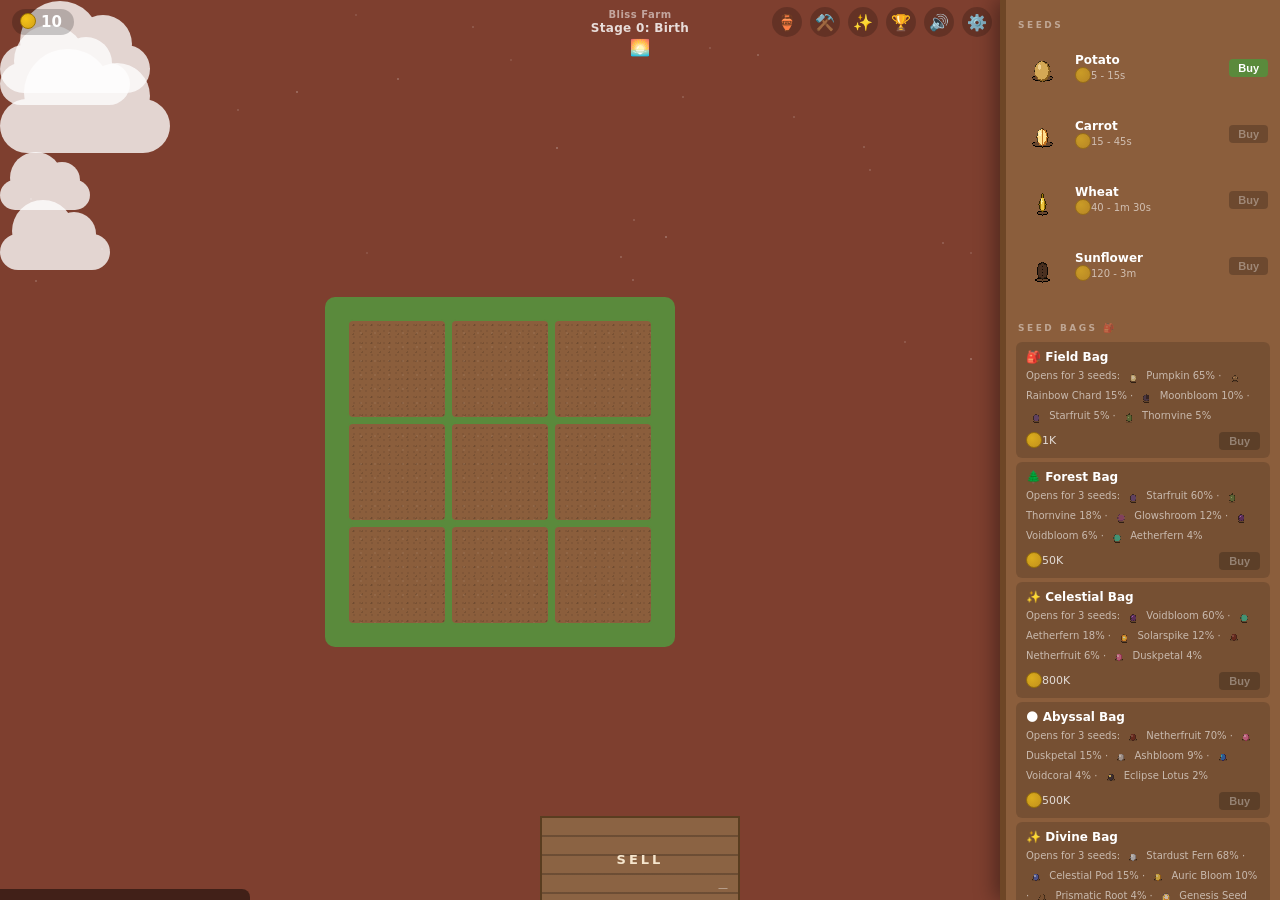
==== commit 8dad8173: "Farm naming" ====
--- a/index.html
+++ b/index.html
@@ -80,6 +80,11 @@
 <div id="settings-backdrop"></div>
 <div id="settings-panel">
   <h2>Settings</h2>
+  <div style="margin-bottom:18px">
+    <label style="display:block;font-size:10px;font-weight:700;color:rgba(255,255,255,.5);letter-spacing:1.5px;text-transform:uppercase;margin-bottom:6px">Farm Name</label>
+    <input id="farm-name-input" type="text" maxlength="24"
+      style="width:100%;background:rgba(0,0,0,.28);border:1px solid rgba(255,255,255,.18);border-radius:5px;color:#fff;font-size:14px;padding:7px 10px;outline:none;font-weight:600" />
+  </div>
   <label style="display:flex;align-items:center;gap:8px;margin-bottom:16px;cursor:pointer;font-size:13px;font-weight:600">
     <input type="checkbox" id="hide-bought-toggle" style="width:15px;height:15px;cursor:pointer">
     Hide purchased upgrades
@@ -210,5 +215,17 @@
 <script src="js/prestige.js"></script>
 <script src="js/debug.js"></script>
 <script src="js/main.js"></script>
+
+<div id="name-overlay" style="display:none;position:fixed;inset:0;z-index:9000;align-items:center;justify-content:center;background:rgba(0,0,0,.72)">
+  <div style="background:#6b4a2a;border:2px solid #a07040;border-radius:12px;padding:36px 36px 28px;text-align:center;max-width:340px;width:90%;box-shadow:0 12px 40px rgba(0,0,0,.6)">
+    <div style="font-size:2.5rem;margin-bottom:10px">🌾</div>
+    <div style="font-size:18px;font-weight:700;color:#f0d080;margin-bottom:6px">Welcome to Bliss Farm</div>
+    <div style="font-size:13px;color:rgba(255,255,255,.6);margin-bottom:22px">Give your farm a name to begin.</div>
+    <input id="name-overlay-input" type="text" maxlength="24" value="Bliss Farm"
+      style="width:100%;background:rgba(0,0,0,.35);border:1px solid rgba(255,255,255,.22);border-radius:7px;color:#fff;font-size:16px;font-weight:700;padding:10px 12px;margin-bottom:16px;text-align:center;outline:none;letter-spacing:.5px" />
+    <button id="name-overlay-btn"
+      style="width:100%;background:#5A8A3C;color:#fff;border:none;border-radius:7px;padding:12px 0;font-size:15px;font-weight:700;cursor:pointer;transition:background .15s">Begin</button>
+  </div>
+</div>
 </body>
 </html>
--- a/css/ui.css
+++ b/css/ui.css
@@ -11,9 +11,10 @@
 }
 #stage-display {
   position: fixed; top: 0; left: 0; right: 0; height: 44px; z-index: 300;
-  display: flex; align-items: center; justify-content: center;
+  display: flex; flex-direction: column; align-items: center; justify-content: center;
+  gap: 1px;
   color: rgba(255,255,255,.82); font-size: 12px; font-weight: 600;
-  letter-spacing: .3px; pointer-events: none; white-space: nowrap;
+  letter-spacing: .3px; pointer-events: none;
 }
 
 /* ── RIGHT PANEL ── */
@@ -204,6 +205,9 @@
 .topbar-btn:hover { background: rgba(0,0,0,.38); }
 
 /* ── SETTINGS ── */
+#farm-name-input:focus { border-color: rgba(255,255,255,.45) !important; background: rgba(0,0,0,.4) !important; }
+#name-overlay-input:focus { border-color: rgba(240,208,128,.6) !important; }
+#name-overlay-btn:hover { background: #4a7a2c !important; }
 #settings-backdrop { position: fixed; inset: 0; z-index: 950; background: rgba(0,0,0,.55); display: none; }
 #settings-panel { position: fixed; top: 50%; left: 50%; transform: translate(-50%,-50%); z-index: 951; background: #6B4432; border: 2px solid #3d2010; border-radius: 10px; padding: 22px 26px 20px; min-width: 220px; color: #fff; display: none; }
 #settings-panel h2 { font-size: 15px; font-weight: 700; margin-bottom: 18px; letter-spacing: .5px; }
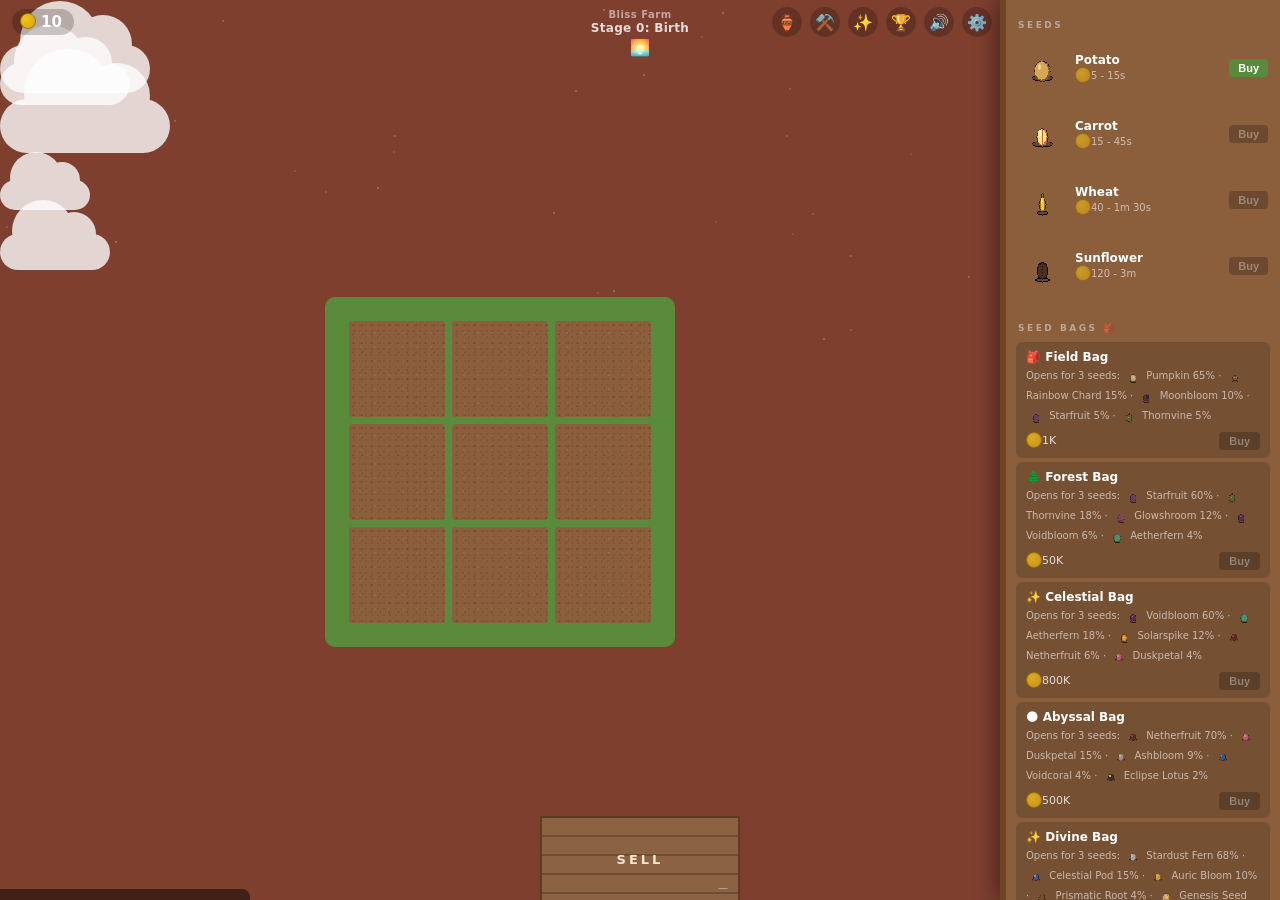
==== commit 7aaf1335: "Tooltips everywhere" ====
--- a/index.html
+++ b/index.html
@@ -179,6 +179,7 @@
 <div id="mode-ind"></div>
 <div id="tile-menu"></div>
 <div id="ghost"></div>
+<div id="tooltip-box"></div>
 
 <script src="js/data.js"></script>
 <script src="js/state.js"></script>
@@ -214,6 +215,7 @@
 <script src="js/render/environment.js"></script>
 <script src="js/prestige.js"></script>
 <script src="js/debug.js"></script>
+<script src="js/tooltip.js"></script>
 <script src="js/main.js"></script>
 
 <div id="name-overlay" style="display:none;position:fixed;inset:0;z-index:9000;align-items:center;justify-content:center;background:rgba(0,0,0,.72)">
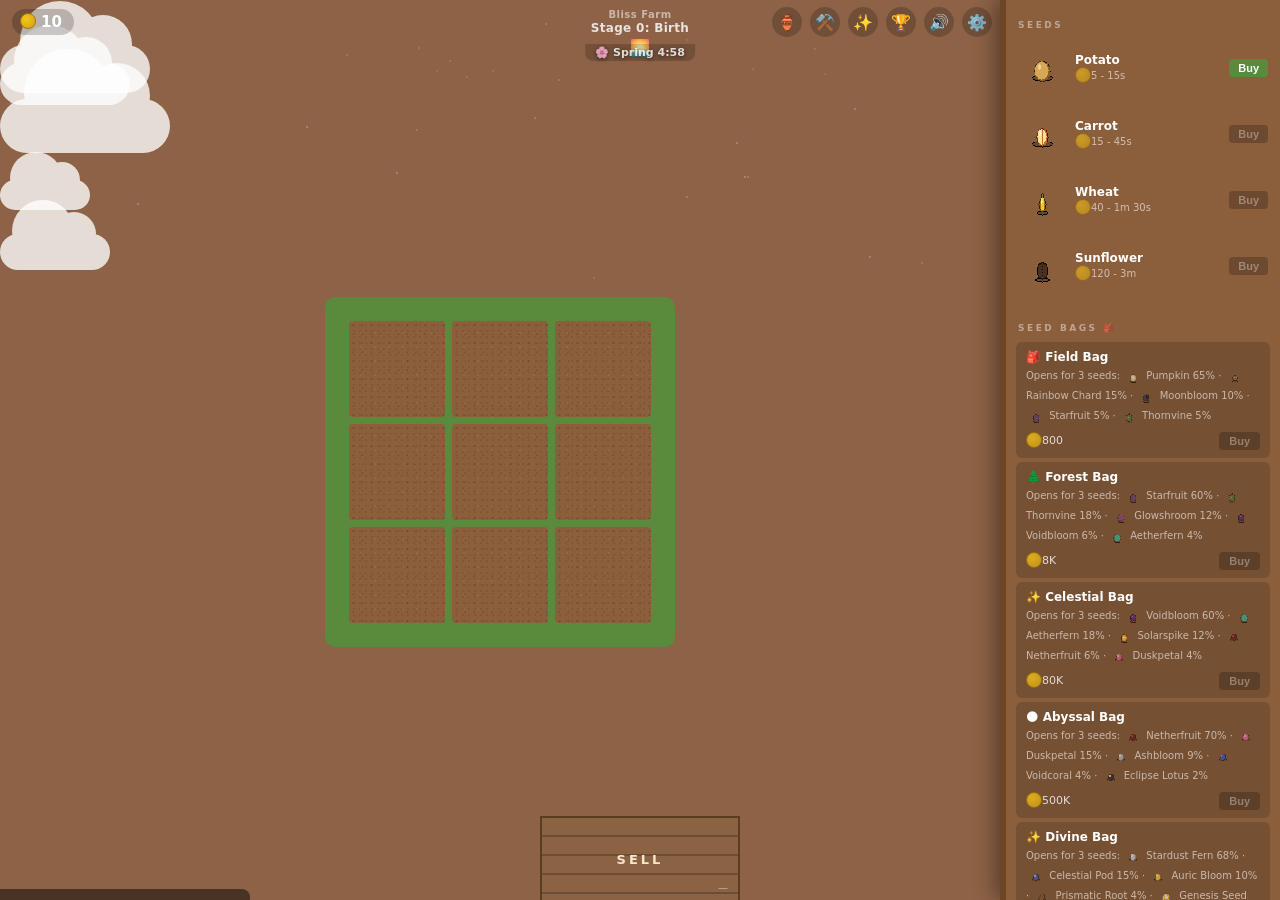
==== commit 6ab35b60: "Seasonal system with weather events" ====
--- a/index.html
+++ b/index.html
@@ -215,6 +215,7 @@
 <script src="js/render/environment.js"></script>
 <script src="js/prestige.js"></script>
 <script src="js/debug.js"></script>
+<script src="js/seasons.js"></script>
 <script src="js/tooltip.js"></script>
 <script src="js/main.js"></script>
 
--- a/css/effects.css
+++ b/css/effects.css
@@ -57,6 +57,56 @@
   100% { opacity: 0; transform: translateX(-50%) translateY(-52px); }
 }
 
+/* ── SEASONAL PARTICLES ── */
+@keyframes leafFall {
+  0%   { transform: translateY(-30px) rotate(0deg);   opacity: 0; }
+  8%   { opacity: 0.85; }
+  90%  { opacity: 0.7; }
+  100% { transform: translateY(105vh) rotate(540deg); opacity: 0; }
+}
+.season-leaf {
+  position: absolute; top: -30px; pointer-events: none;
+  font-size: 15px; animation: leafFall linear infinite;
+}
+
+@keyframes snowFall {
+  0%   { transform: translateY(-20px) translateX(0);         opacity: 0; }
+  10%  { opacity: 0.8; }
+  50%  { transform: translateY(50vh)  translateX(12px); }
+  90%  { opacity: 0.6; }
+  100% { transform: translateY(105vh) translateX(-8px);      opacity: 0; }
+}
+.season-snow {
+  position: absolute; top: -20px; pointer-events: none;
+  font-size: 12px; opacity: 0.75; animation: snowFall linear infinite;
+}
+
+@keyframes petalFall {
+  0%   { transform: translateY(-20px) rotate(0deg)   translateX(0);   opacity: 0; }
+  8%   { opacity: 0.8; }
+  50%  { transform: translateY(50vh)  rotate(180deg) translateX(15px); }
+  90%  { opacity: 0.6; }
+  100% { transform: translateY(105vh) rotate(360deg) translateX(-5px); opacity: 0; }
+}
+.season-petal {
+  position: absolute; top: -20px; pointer-events: none;
+  font-size: 13px; animation: petalFall linear infinite;
+}
+
+/* ── RAIN DROPS ── */
+@keyframes rainDrop {
+  0%   { transform: translateY(-10px); opacity: 0; }
+  5%   { opacity: 0.7; }
+  95%  { opacity: 0.6; }
+  100% { transform: translateY(105vh); opacity: 0; }
+}
+.rain-drop {
+  position: absolute; top: 0; width: 1.5px; height: 14px;
+  background: linear-gradient(to bottom, transparent, rgba(140,180,255,.75));
+  border-radius: 1px; pointer-events: none;
+  animation: rainDrop linear infinite;
+}
+
 /* ── CROW ── */
 .crow-anim { position: fixed; font-size: 30px; z-index: 9990; pointer-events: none; animation: crowFly 3s linear forwards; left: -60px; }
 @keyframes crowFly { from { left: -60px; } to { left: calc(100vw + 60px); } }
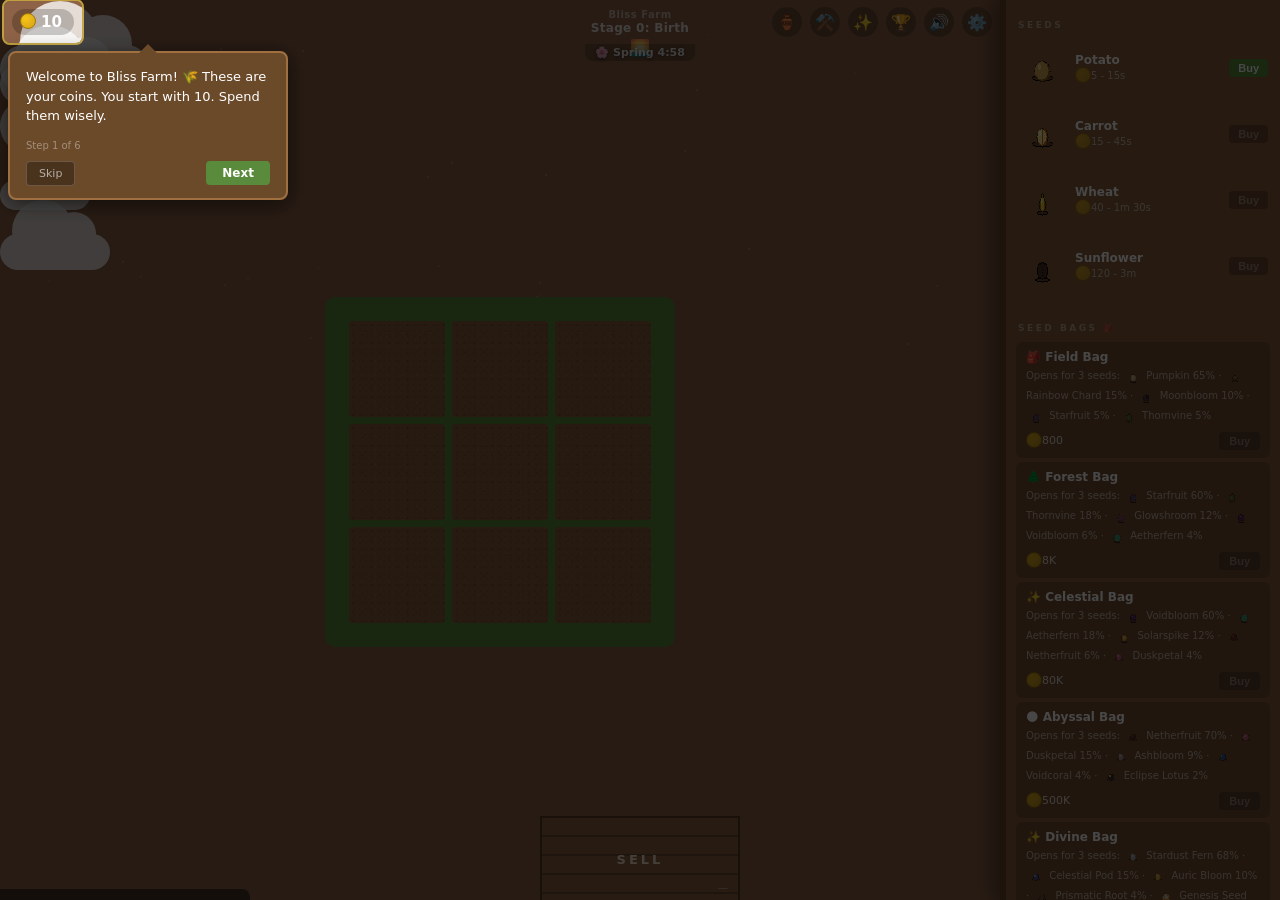
==== commit 1bd087d9: "Add first-time tutorial" ====
--- a/index.html
+++ b/index.html
@@ -217,6 +217,7 @@
 <script src="js/debug.js"></script>
 <script src="js/seasons.js"></script>
 <script src="js/tooltip.js"></script>
+<script src="js/tutorial.js"></script>
 <script src="js/main.js"></script>
 
 <div id="name-overlay" style="display:none;position:fixed;inset:0;z-index:9000;align-items:center;justify-content:center;background:rgba(0,0,0,.72)">
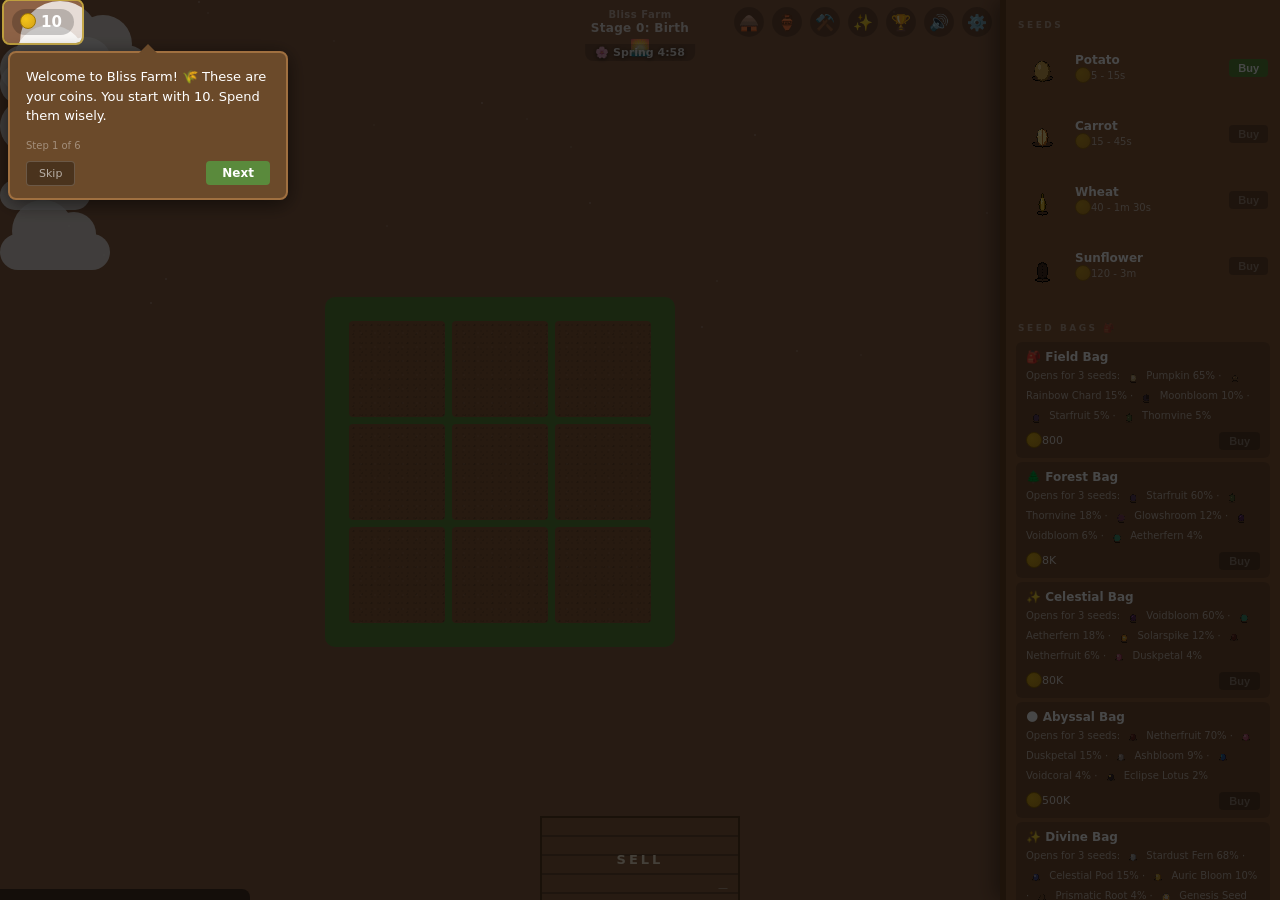
==== commit 0114f516: "Add trading post with wandering merchant" ====
--- a/index.html
+++ b/index.html
@@ -4,6 +4,7 @@
 <meta charset="UTF-8">
 <meta name="viewport" content="width=device-width, initial-scale=1.0, maximum-scale=1.0, user-scalable=no">
 <title>Bliss Farm</title>
+<link rel="icon" href="data:image/svg+xml,<svg xmlns='http://www.w3.org/2000/svg' viewBox='0 0 100 100'><text y='.9em' font-size='90'>🌾</text></svg>">
 <link rel="stylesheet" href="css/base.css">
 <link rel="stylesheet" href="css/effects.css">
 <link rel="stylesheet" href="css/farm.css">
@@ -31,12 +32,21 @@
 <div id="stage-display"></div><span id="tod-icon" style="position:fixed;top:38px;left:50%;transform:translateX(-50%);font-size:16px;pointer-events:none;z-index:10"></span>
 
 <div id="topbar-right">
+  <button id="tp-btn" class="topbar-btn" title="Trading Post">🛖</button>
   <button id="artifacts-btn" class="topbar-btn" title="Artifacts">🏺</button>
   <button id="crafting-btn" class="topbar-btn" title="Crafting">⚒️</button>
   <button id="prestige-btn" class="topbar-btn" title="Prestige">✨</button>
   <button id="ach-btn" class="topbar-btn" title="Achievements">🏆</button>
   <button id="mute-btn" class="topbar-btn" title="Toggle sound">🔊</button>
   <button id="settings-btn" class="topbar-btn" title="Settings">⚙️</button>
+</div>
+<div id="tp-backdrop"></div>
+<div id="tp-modal">
+  <div id="tp-modal-header">
+    <span>🛖 Trading Post</span>
+    <button id="tp-close-btn">✕</button>
+  </div>
+  <div id="tp-modal-body"></div>
 </div>
 <div id="artifacts-backdrop"></div>
 <div id="artifacts-modal">
@@ -217,6 +227,7 @@
 <script src="js/debug.js"></script>
 <script src="js/seasons.js"></script>
 <script src="js/tooltip.js"></script>
+<script src="js/tradingPost.js"></script>
 <script src="js/tutorial.js"></script>
 <script src="js/main.js"></script>
 
--- a/css/ui.css
+++ b/css/ui.css
@@ -257,6 +257,16 @@
 @keyframes achToastIn  { from { opacity: 0; transform: translateX(60px); } to { opacity: 1; transform: translateX(0); } }
 @keyframes achToastOut { from { opacity: 1; transform: translateX(0); } to { opacity: 0; transform: translateX(60px); } }
 
+/* ── TRADING POST MODAL ── */
+#tp-backdrop { position: fixed; inset: 0; z-index: 950; background: rgba(0,0,0,.55); display: none; }
+#tp-modal { position: fixed; top: 50%; left: 50%; transform: translate(-50%,-50%); z-index: 951; background: #6B4432; border: 2px solid #3d2010; border-radius: 10px; width: 580px; max-width: 94vw; max-height: 86vh; display: none; flex-direction: column; color: #fff; overflow: hidden; }
+#tp-modal-header { display: flex; align-items: center; justify-content: space-between; padding: 14px 18px 13px; font-size: 15px; font-weight: 700; letter-spacing: .4px; background: rgba(0,0,0,.18); border-bottom: 1px solid rgba(0,0,0,.3); flex-shrink: 0; }
+#tp-close-btn { background: none; border: none; color: #bbb; cursor: pointer; font-size: 16px; padding: 0; line-height: 1; }
+#tp-close-btn:hover { color: #fff; }
+#tp-modal-body { display: flex; flex-direction: column; flex: 1; min-height: 0; overflow: hidden; }
+#tp-modal-body::-webkit-scrollbar { width: 5px; }
+#tp-modal-body::-webkit-scrollbar-thumb { background: rgba(0,0,0,.3); border-radius: 3px; }
+
 /* ── ARTIFACTS MODAL ── */
 #artifacts-backdrop { position: fixed; inset: 0; z-index: 950; background: rgba(0,0,0,.55); display: none; }
 #artifacts-modal { position: fixed; top: 50%; left: 50%; transform: translate(-50%,-50%); z-index: 951; background: #6B4432; border: 2px solid #3d2010; border-radius: 10px; width: 520px; max-width: 94vw; max-height: 85vh; display: none; flex-direction: column; color: #fff; overflow: hidden; }
@@ -326,7 +336,8 @@
   #artifacts-close-btn,
   #crafting-close-btn,
   #ach-close-btn,
-  #prestige-close-btn {
+  #prestige-close-btn,
+  #tp-close-btn {
     width: 36px; height: 36px;
     display: flex; align-items: center; justify-content: center;
     font-size: 20px;
@@ -339,7 +350,8 @@
   #artifacts-modal,
   #crafting-modal,
   #ach-modal,
-  #prestige-modal {
+  #prestige-modal,
+  #tp-modal {
     width: 96vw !important;
     max-width: 96vw !important;
     max-height: 82vh;
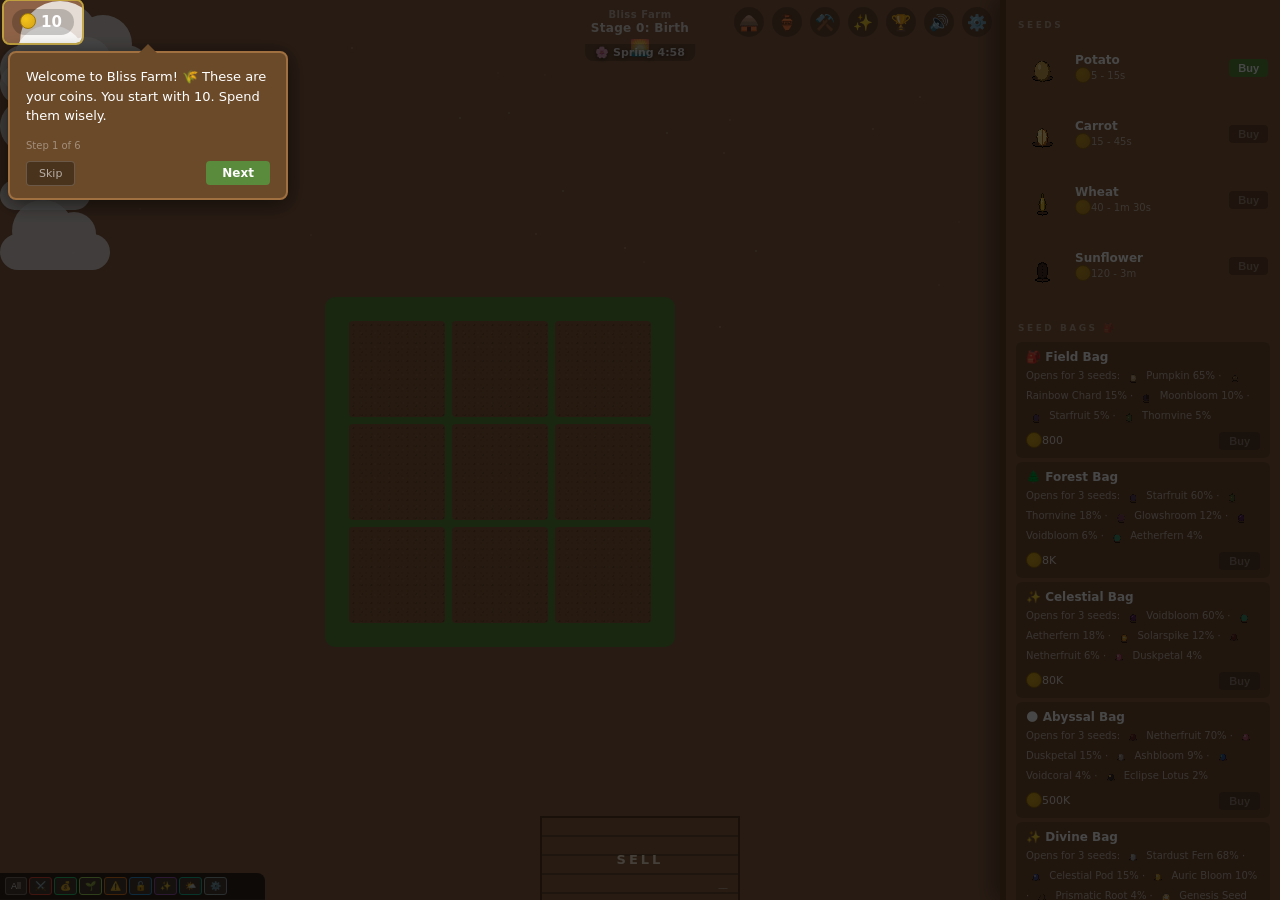
==== commit 6fd8fd07: "Settings expansion - reduced motion, banners, log filters" ====
--- a/index.html
+++ b/index.html
@@ -89,21 +89,48 @@
 </div>
 <div id="settings-backdrop"></div>
 <div id="settings-panel">
-  <h2>Settings</h2>
-  <div style="margin-bottom:18px">
-    <label style="display:block;font-size:10px;font-weight:700;color:rgba(255,255,255,.5);letter-spacing:1.5px;text-transform:uppercase;margin-bottom:6px">Farm Name</label>
-    <input id="farm-name-input" type="text" maxlength="24"
-      style="width:100%;background:rgba(0,0,0,.28);border:1px solid rgba(255,255,255,.18);border-radius:5px;color:#fff;font-size:14px;padding:7px 10px;outline:none;font-weight:600" />
-  </div>
-  <label style="display:flex;align-items:center;gap:8px;margin-bottom:16px;cursor:pointer;font-size:13px;font-weight:600">
-    <input type="checkbox" id="hide-bought-toggle" style="width:15px;height:15px;cursor:pointer">
-    Hide purchased upgrades
-  </label>
-  <label style="display:flex;align-items:center;gap:8px;margin-bottom:16px;cursor:pointer;font-size:13px;font-weight:600">
-    <input type="checkbox" id="debug-mode-toggle" style="width:15px;height:15px;cursor:pointer">
-    Debug Mode
-  </label>
-  <button id="reset-btn">Reset Data</button>
+  <h2>⚙️ Settings</h2>
+
+  <div class="stg-section">
+    <div class="stg-section-label">Game</div>
+    <div class="stg-field">
+      <label class="stg-field-label">Farm Name</label>
+      <input id="farm-name-input" type="text" maxlength="24" class="stg-text-input" />
+    </div>
+    <label class="stg-row">
+      <input type="checkbox" id="debug-mode-toggle" class="stg-check">
+      <span>Debug Mode</span>
+    </label>
+  </div>
+
+  <div class="stg-section">
+    <div class="stg-section-label">Display</div>
+    <label class="stg-row">
+      <input type="checkbox" id="hide-bought-toggle" class="stg-check">
+      <span>Hide purchased upgrades</span>
+    </label>
+    <label class="stg-row">
+      <input type="checkbox" id="reduced-motion-toggle" class="stg-check">
+      <span>Reduced Motion</span>
+    </label>
+    <label class="stg-row">
+      <input type="checkbox" id="show-banners-toggle" class="stg-check">
+      <span>Show Banners</span>
+    </label>
+  </div>
+
+  <div class="stg-section">
+    <div class="stg-section-label">Audio</div>
+    <label class="stg-row">
+      <input type="checkbox" id="mute-settings-toggle" class="stg-check">
+      <span>Mute Sound</span>
+    </label>
+  </div>
+
+  <div class="stg-section stg-section-last">
+    <div class="stg-section-label">Data</div>
+    <button id="reset-btn">Reset Data</button>
+  </div>
 </div>
 
 <button id="panel-mobile-toggle" aria-label="Toggle panel">🌾</button>
--- a/css/effects.css
+++ b/css/effects.css
@@ -200,3 +200,6 @@
   75%  { opacity: .85; }
   100% { left: 110%; opacity: 0; }
 }
+
+/* ── REDUCED MOTION ── */
+body.reduced-motion * { animation: none !important; transition: none !important; }
--- a/css/ui.css
+++ b/css/ui.css
@@ -180,11 +180,17 @@
 #well-label { font-size: 11px; font-weight: 700; color: #6cf; text-shadow: 0 1px 3px rgba(0,0,0,.5); white-space: nowrap; }
 
 /* ── LOG PANEL ── */
-#log-panel { position: fixed; bottom: 0; left: 0; width: 250px; max-height: 164px; background: rgba(0,0,0,.48); border-radius: 0 8px 0 0; z-index: 190; display: flex; flex-direction: column; overflow: hidden; }
-#log-inner { overflow-y: auto; flex: 1; padding: 5px 8px 6px; display: flex; flex-direction: column; gap: 1px; }
+#log-panel { position: fixed; bottom: 0; left: 0; width: 265px; max-height: 200px; background: rgba(0,0,0,.52); border-radius: 0 8px 0 0; z-index: 190; display: flex; flex-direction: column; overflow: hidden; }
+#log-filter-row { display: flex; flex-wrap: wrap; gap: 2px; padding: 4px 5px; background: rgba(0,0,0,.22); border-bottom: 1px solid rgba(255,255,255,.07); flex-shrink: 0; }
+.log-fbtn { font-size: 9px; padding: 1px 5px; border-radius: 3px; cursor: pointer; background: rgba(255,255,255,.05); border: 1px solid rgba(255,255,255,.1); color: rgba(255,255,255,.3); line-height: 1.6; transition: background .12s, color .12s, border-color .12s; }
+.log-fbtn.log-fbtn-on { background: rgba(255,255,255,.12); border-color: var(--fc, rgba(255,255,255,.28)); color: rgba(255,255,255,.85); }
+#log-inner { overflow-y: auto; flex: 1; display: flex; flex-direction: column; scroll-behavior: smooth; }
 #log-inner::-webkit-scrollbar { width: 3px; }
 #log-inner::-webkit-scrollbar-thumb { background: rgba(255,255,255,.2); border-radius: 3px; }
-.log-line { font-size: 10.5px; color: rgba(255,255,255,.82); line-height: 1.45; }
+.log-line { line-height: 1.4; padding: 2px 8px 2px 5px; }
+.log-line:nth-child(even) { background: rgba(255,255,255,.022); }
+.log-ts { font-family: monospace; font-size: 0.65rem; color: rgba(255,255,255,.32); }
+.log-msg { font-size: 0.75rem; color: rgba(255,255,255,.82); }
 
 /* ── MODE INDICATOR ── */
 #mode-ind { position: fixed; bottom: 172px; left: 8px; background: rgba(0,0,0,.65); color: #fff; font-size: 11px; padding: 4px 9px; border-radius: 5px; display: none; z-index: 270; pointer-events: none; }
@@ -209,8 +215,20 @@
 #name-overlay-input:focus { border-color: rgba(240,208,128,.6) !important; }
 #name-overlay-btn:hover { background: #4a7a2c !important; }
 #settings-backdrop { position: fixed; inset: 0; z-index: 950; background: rgba(0,0,0,.55); display: none; }
-#settings-panel { position: fixed; top: 50%; left: 50%; transform: translate(-50%,-50%); z-index: 951; background: #6B4432; border: 2px solid #3d2010; border-radius: 10px; padding: 22px 26px 20px; min-width: 220px; color: #fff; display: none; }
-#settings-panel h2 { font-size: 15px; font-weight: 700; margin-bottom: 18px; letter-spacing: .5px; }
+#settings-panel { position: fixed; top: 50%; left: 50%; transform: translate(-50%,-50%); z-index: 951; background: #6B4432; border: 2px solid #3d2010; border-radius: 10px; padding: 20px 24px 18px; width: 300px; max-width: 92vw; max-height: 82vh; overflow-y: auto; color: #fff; display: none; }
+#settings-panel h2 { font-size: 15px; font-weight: 700; margin-bottom: 16px; letter-spacing: .5px; }
+#settings-panel::-webkit-scrollbar { width: 4px; }
+#settings-panel::-webkit-scrollbar-thumb { background: rgba(0,0,0,.3); border-radius: 3px; }
+.stg-section { margin-bottom: 14px; padding-bottom: 14px; border-bottom: 1px solid rgba(255,255,255,.08); }
+.stg-section-last { margin-bottom: 0; padding-bottom: 0; border-bottom: none; }
+.stg-section-label { font-size: 9px; font-weight: 700; text-transform: uppercase; letter-spacing: 1.5px; color: rgba(255,255,255,.38); margin-bottom: 10px; }
+.stg-field { margin-bottom: 10px; }
+.stg-field-label { display: block; font-size: 11px; color: rgba(255,255,255,.55); margin-bottom: 5px; }
+.stg-text-input { width: 100%; background: rgba(0,0,0,.28); border: 1px solid rgba(255,255,255,.18); border-radius: 5px; color: #fff; font-size: 13px; padding: 6px 10px; outline: none; font-weight: 600; box-sizing: border-box; }
+.stg-text-input:focus { border-color: rgba(240,208,128,.5); }
+.stg-row { display: flex; align-items: center; gap: 9px; margin-bottom: 9px; cursor: pointer; font-size: 13px; font-weight: 500; color: rgba(255,255,255,.85); }
+.stg-row:last-child { margin-bottom: 0; }
+.stg-check { width: 14px; height: 14px; cursor: pointer; flex-shrink: 0; accent-color: #5a8a3c; }
 #reset-btn { width: 100%; background: #b03020; color: #fff; border: none; border-radius: 6px; padding: 9px 0; font-size: 13px; font-weight: 700; cursor: pointer; }
 #reset-btn:hover { background: #922010; }
 
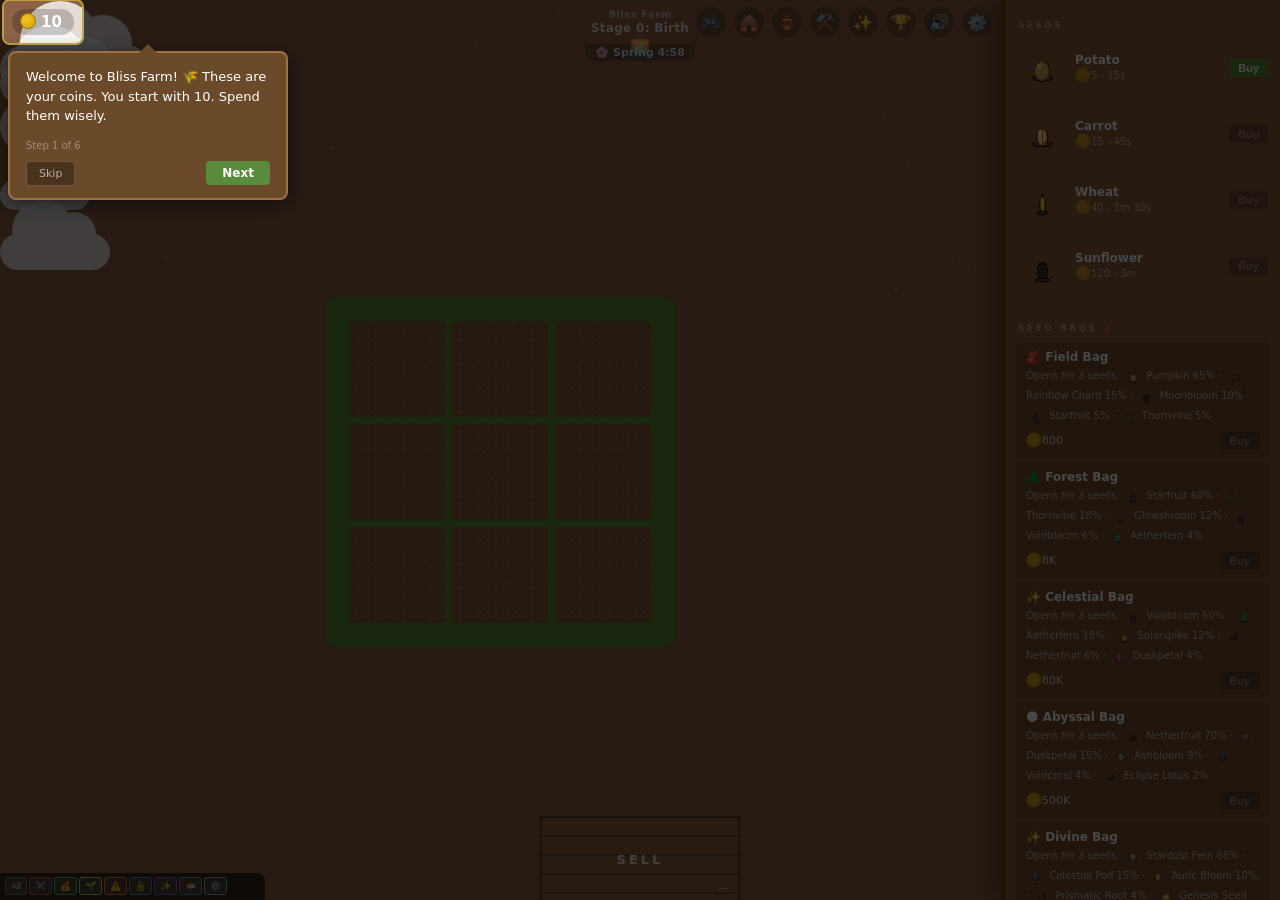
==== commit a9def884: "Minigame framework and reward system" ====
--- a/index.html
+++ b/index.html
@@ -32,6 +32,7 @@
 <div id="stage-display"></div><span id="tod-icon" style="position:fixed;top:38px;left:50%;transform:translateX(-50%);font-size:16px;pointer-events:none;z-index:10"></span>
 
 <div id="topbar-right">
+  <button id="mg-btn" class="topbar-btn" title="Minigames">🎮</button>
   <button id="tp-btn" class="topbar-btn" title="Trading Post">🛖</button>
   <button id="artifacts-btn" class="topbar-btn" title="Artifacts">🏺</button>
   <button id="crafting-btn" class="topbar-btn" title="Crafting">⚒️</button>
@@ -39,6 +40,14 @@
   <button id="ach-btn" class="topbar-btn" title="Achievements">🏆</button>
   <button id="mute-btn" class="topbar-btn" title="Toggle sound">🔊</button>
   <button id="settings-btn" class="topbar-btn" title="Settings">⚙️</button>
+</div>
+<div id="mg-backdrop"></div>
+<div id="mg-modal">
+  <div id="mg-modal-header">
+    <span>🎮 Minigames</span>
+    <button id="mg-close-btn">✕</button>
+  </div>
+  <div id="mg-modal-body"></div>
 </div>
 <div id="tp-backdrop"></div>
 <div id="tp-modal">
@@ -254,6 +263,7 @@
 <script src="js/debug.js"></script>
 <script src="js/seasons.js"></script>
 <script src="js/tooltip.js"></script>
+<script src="js/minigames.js"></script>
 <script src="js/tradingPost.js"></script>
 <script src="js/tutorial.js"></script>
 <script src="js/main.js"></script>
--- a/css/ui.css
+++ b/css/ui.css
@@ -255,6 +255,14 @@
 .ach-date { font-size: 10px; color: rgba(255,220,80,.65); margin-top: 3px; }
 
 /* ── PRESTIGE MODAL ── */
+/* ── MINIGAMES MODAL ── */
+#mg-backdrop { position: fixed; inset: 0; z-index: 950; background: rgba(0,0,0,.55); display: none; }
+#mg-modal { position: fixed; top: 50%; left: 50%; transform: translate(-50%,-50%); z-index: 951; background: #6B4432; border: 2px solid #3d2010; border-radius: 10px; width: 500px; max-width: 94vw; max-height: 84vh; display: none; flex-direction: column; color: #fff; overflow: hidden; }
+#mg-modal-header { display: flex; align-items: center; justify-content: space-between; padding: 14px 18px 13px; font-size: 15px; font-weight: 700; letter-spacing: .4px; background: rgba(0,0,0,.18); border-bottom: 1px solid rgba(0,0,0,.3); flex-shrink: 0; }
+#mg-close-btn { background: none; border: none; color: #bbb; cursor: pointer; font-size: 16px; padding: 0; line-height: 1; }
+#mg-close-btn:hover { color: #fff; }
+#mg-modal-body { display: flex; flex-direction: column; flex: 1; min-height: 0; }
+
 #prestige-backdrop { position: fixed; inset: 0; z-index: 950; background: rgba(0,0,0,.55); display: none; }
 #prestige-modal { position: fixed; top: 50%; left: 50%; transform: translate(-50%,-50%); z-index: 951; background: #6B4432; border: 2px solid #3d2010; border-radius: 10px; width: 420px; max-width: 92vw; max-height: 82vh; display: none; flex-direction: column; color: #fff; overflow: hidden; }
 #prestige-modal-header { display: flex; align-items: center; justify-content: space-between; padding: 14px 18px 13px; font-size: 15px; font-weight: 700; letter-spacing: .4px; background: rgba(0,0,0,.18); border-bottom: 1px solid rgba(0,0,0,.3); flex-shrink: 0; }
@@ -355,7 +363,8 @@
   #crafting-close-btn,
   #ach-close-btn,
   #prestige-close-btn,
-  #tp-close-btn {
+  #tp-close-btn,
+  #mg-close-btn {
     width: 36px; height: 36px;
     display: flex; align-items: center; justify-content: center;
     font-size: 20px;
@@ -369,7 +378,8 @@
   #crafting-modal,
   #ach-modal,
   #prestige-modal,
-  #tp-modal {
+  #tp-modal,
+  #mg-modal {
     width: 96vw !important;
     max-width: 96vw !important;
     max-height: 82vh;
